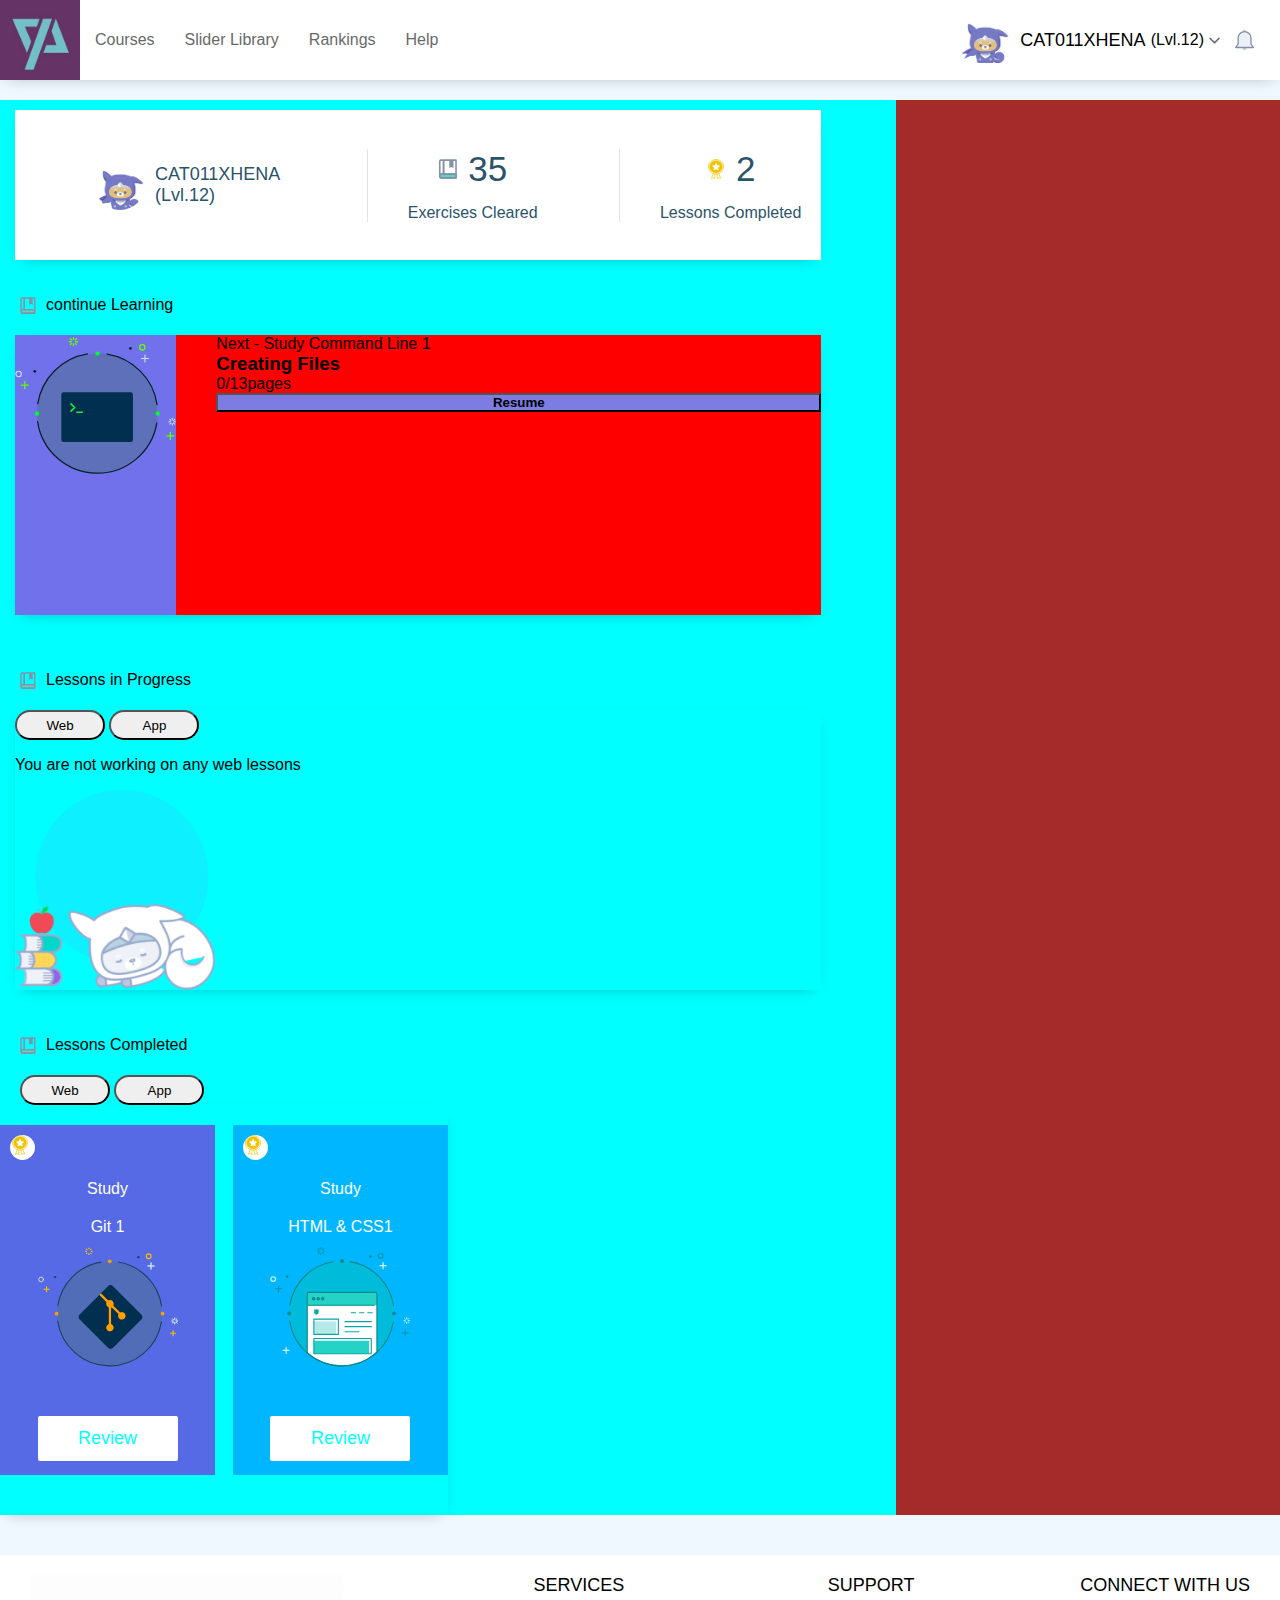
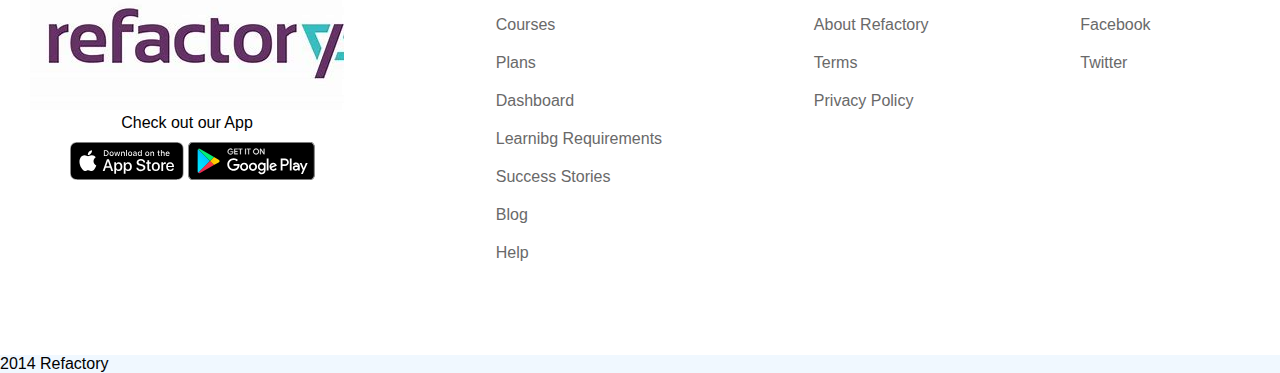
==== index.html @ ac8adcfb "change" ====
<!DOCTYPE html>
<html lang="en">
  <head>
    <meta charset="UTF-8" />
    <meta http-equiv="X-UA-Compatible" content="IE=edge" />
    <meta name="viewport" content="width=device-width, initial-scale=1.0" />
    <title>My First Project</title>
    <link rel="stylesheet" href="CSS/index.css" />
  </head>
  <body>
    <nav>
      <div class="nav-left">
        <img
          src="Images/Refactory-logo.jpg"
          class="nav-logo"
          alt="Refactory-logo"
          width="80px"
          height="80px"
        />
        <ul class="nav-list">
          <li><a href="courses.html">Courses</a></li>
          <li><a href="slidelibrary.html">Slider Library</a></li>
          <li><a href="rankings.html">Rankings</a></li>
          <li><a href="help.html">Help</a></li>
        </ul>
      </div>

      <div class="nav-right student-profile">
        <div class="profile-pic">
        <img src="Images/Profile-Image.jpg"alt="Profile Image" width="50" height="50">
        </div>
        <div class="profile-name">
          <p class="username">CAT011XHENA</p>
          <p class="user-level">(Lvl.12)</p>
          <img
            src="Images/down-arrow.png"
            alt="Dropdown Arrow"
            width="15px"
            height="15px"
          />
        </div>
        <img
          src="Images/Notifications.svg"
          class="notifications"
          alt="Notifications Bell"
        />
      </div>
    </nav>
    <main>
        <div class="main-container">
          <div class="left-container">
            <div class="left-container student-progress">
                <div class="user-profile">
                <img src="Images/Profile-Image.jpg" alt="Profile-Image" width="50" height="50">
                <p class="username">CAT011XHENA <br>(Lvl.12)</p>
                </div>
                <div class="exercises-cleared">
                    <div class="box1">
                    <img src="Images/Exercise-Cleared.svg" alt="Book" width="20px" height="20px">
                    <p>35</p>
                    </div>
                    <div class="box2"><p>Exercises Cleared</p></div>
                </div>
                <div class="lessons-completed1">
                    <div class="box1">
                    <img src="Images/Lessons-Completed.svg" alt="Medal" width="20px" height="20px">
                    <p>2</p>
                    </div>
                    <div class="box2"><p>Lessons Completed</p></div>
                </div>
            </div>
            <div class="heading">
                <img src="Images/Exercise-Cleared.svg" alt="Book">
                <p>continue Learning</p>
            </div>
            <div class="left-container continue-learning">
                <div class="image-box">
                        <img src="Images/Continue_learning.svg" alt="Blue Box">
                    </div>
                    <div class="text-box">
                        <p class="next">Next - Study Command Line 1</p>
                        <h3 class="create">Creating Files</h3>
                        <p class="page-number">0/13pages</p>
                        <button type="button">Resume</button>
                    </div>
            </div>
            <div class="heading">
                <img src="Images/Exercise-Cleared.svg" alt="Book">
                <p>Lessons in Progress</p>
            </div>
            <div class="left-container in-progress">
                <div class="button">
                <button type="button">Web</button>
                <button type="button">App</button> 
                </div>   
                <p class="answer">You are not working on any web lessons</p>
                <img src="Images/NotAnyWebLesson.png" alt="#" width="200" height="200">
            </div>
            <div class="heading">
                <img src="Images/Exercise-Cleared.svg" alt="Book">
                <p>Lessons Completed</p>
            </div>
            <div class="button-up">
                <button type="button">Web</button>
                <button type="button">App</button> 
                </div> 
            <div class="left-container lessons-completed"> 
                
                    <div class="git-html">
                        <div class="git">
                        <div class="medal">
                            <img src="/Images/Lessons-Completed.svg" alt="Medal" width="20px" height="20px">
                        </div>
                        <p class="study">Study</p>
                        <p class="lesson">Git 1</p>
                        <div class="logos">
                        <img src="Images/Git.svg" alt="Git Logo" width="140px" height="140px">
                        </div>
                        <div class="button-git">
                            <button type="button">Review</button>
                        </div>    
                        </div>
                        <div class="html-css">
                            <div class="medal">
                                <img src="/Images/Lessons-Completed.svg" alt="Medal" width="20px" height="20px">
                            </div>
                            <p class="study">Study</p>
                            <p class="lesson">HTML & CSS1</p>
                            <div class="logos">
                            <img src="Images/HTML_CSS.svg" alt="Git Logo" width="140px" height="140px">
                            </div>
                            <div class="button-git">
                                <button type="button">Review</button>
                            </div>
                    </div>
                 </div>   
            </div>

          </div> 
          <div class="right-container">
            <!-- <div class="right-container calender">
                <div class="month">
                    <ul>
                        <li class="prev"></li>
                        <li class="next"></li>
                        <li></li>
                    </ul>
                </div>
            </div> -->
            <div class="right-container photo-wrapper">
                <!-- <img src="Images/HTML_CSS.svg" alt=""> -->
            </div>
          </div> 

        </div>
    </main>
    <footer>
        <div class="footer">
        <div class="refactory">
            <div class="logo">
                <img src="Images/Refactory-logo2.jpg" alt="Refactory">
            </div>
            <p class="where">Check out our App</p>
            <div class="download">
               <img src="Images/AppStore_logo.svg" alt="App Store"> 
               <img src="Images/GooglePlay-Logo.svg" alt="Google Play">
            </div>
        </div>
        <div class="pad services">
            <h2>SERVICES</h2>
            <ul>
                <li><a href="">Courses</a></li>
                <li><a href="">Plans</a></li>
                <li><a href="">Dashboard</a></li>
                <li><a href="">Learnibg Requirements</a></li>
                <li><a href="">Success Stories</a></li>
                <li><a href="">Blog</a></li>
                <li><a href="">Help</a></li>
            </ul>
        </div>
        <div class="pad support">
            <h2>SUPPORT</h2>
            <ul>
                <li><a href="">About Refactory</a></li>
                <li><a href="">Terms</a></li>
                <li><a href="">Privacy Policy</a></li>
            </ul>
        </div>
        <div class="pad connect">
            <h2>CONNECT WITH US</h2>
            <ul>
                <li><a href="">Facebook</a></li>
                <li><a href="">Twitter</a></li>
            </ul>
        </div>
        </div>
    </footer>
    <div class="copy-right">
        <p class="copy-right">2014 Refactory</p>
    </div>
  </body>
</html>
---- CSS/index.css ----
* {
    margin: 0;
    padding: 0;
    box-sizing: border-box;
  }
body {
    background-color: aliceblue; 
    font-family: sans-serif;
}
  
  li {
    list-style: none;
  }
  a {
    text-decoration: none;
  }
  a:hover{
    color:rgb(92, 16, 16)
  }
  /* NAV SETTINGS */
  nav {
    background-color: white;
    display: flex;
    flex-direction: row;
    align-items: center;
    justify-content: space-between;
    box-shadow: 0 5px 15px -8px rgba(0, 0, 0, 0.3);
    margin-bottom: 20px;
    width: 100%;
    /* position: fixed;
    top: 0%; */
    
  }
  .nav-list li a:hover {
    background-color: rgba(133, 170, 190, 0.807);
    padding: 5px 10px;
    cursor: pointer;
    color: #2b546a;
    border-radius: 10px;
  }
  .nav-left,
  .nav-right,
  .nav-list,
  .profile-name {
    display: flex;
    flex-direction: row;
    align-items: center;
  }
  
  .nav-list li {
    margin: 0 15px;
  }
  
  .nav-list li a {
    color: dimgrey;
    transition: 0.4s;
  }
  
  .student-profile {
    padding: 0 15px;
  }
  
  .profile-name {
    display: flex;
    align-items: center;
  }
  
  .username {
    font-size: 18px;
    font-weight: 500;
    margin-left: 10px;
    margin-right: 5px;
  }
  
  .user-level {
    font-size: 16px;
    font-weight: 500;
  }
  
  .profile-name img {
    margin: 0 3px;
    border-radius: 50%;
    overflow: hidden;
  }
  
  .notifications {
    width: 20px;
    margin: 0 10px;
  }
  /* MAIN LEFT CONTAINER SETTINGS */
  .main-container {
    /* top: 20%; */
    background-color: brown;
    /* position: fixed; */
  }
  .left-container {
    background-color: aqua;
    width: 70%;
    height: fit-content;
    display: flex;
    flex-direction: column;
    justify-content: space-between;
  }
  .student-progress {
    background-color: white;
    display: flex;
    flex-direction: row;
    justify-content: space-between;
    align-items: center;
    width: 90%;
    height: 150px;
    /* margin-bottom: 20px; */
    margin: 10px 15px;
    padding-left: 20px;
    box-shadow: 0 5px 15px -8px rgba(0, 0, 0, 0.3);
    color: #2b546a;
  }
  .user-profile { 
    display: flex;
    flex-direction: row;
    align-items: center;
    padding-left: 40px;
    margin: 0 20px;
  }
  .user-profile img{
    border-radius: 50%;
    overflow: hidden;
  }
  .exercises-cleared {
    display: flex;
    flex-direction: column;
    align-items: center;
    padding-left: 40px;
    margin: 0 20px; 
    border-left: 1px solid rgba(167, 165, 165, 0.308);
}
  .box1 {
    display: flex;
    flex-direction: row;
    margin-bottom: 15px;
    align-items: center;
  }
  .box2 {
    text-align: center;
    font-size: medium;
  }
  .box1 p {
    font-size: 35px;
    padding-left: 10px;
  }
.lessons-completed1 {
    display: flex;
    flex-direction: column;
    align-items: center;
    padding-left: 40px;
    margin: 0 20px;
    border-left: 1px solid rgba(167, 165, 165, 0.308);
}
/* LEFT CONTAINER CONTINUE LEARNING SETTINGS */
.heading {
    display: flex;
    flex-direction: row;
    font-weight: 200;
    font-size: medium;
    width: 90%;
    height: 40px;
    /* background-color: blue; */
    align-items: center;
    padding-left: 20px;
    margin-top: 15px;
    margin-bottom: 10px;
}
.heading p {
    padding-left: 10px;
}
.continue-learning {
    background-color: white;
    display: flex;
    flex-direction: row;
    justify-content: center;
    align-items: center;
    width: 90%;
    height: 280px;
    margin-left: 15px;
    margin-bottom: 30px;
    box-shadow: 0 5px 15px -8px rgba(0, 0, 0, 0.3);
}
/* .image-box, .text-box {
    display: flex;
    flex-direction: row;
    align-items: center;
} */
.image-box {
    background-color: rgb(113, 113, 236);
    height: 280px;
    width: 20%;
    justify-content: center;
    /* align-items: center; */
    
    
    
}
.text-box {
    background-color: red;
    display: flex;
    flex-direction: column;
    /* justify-content: center; */
    /* align-items: center; */
    width: 80%;
    height: 280px;
    padding-left: 40px ;
}
.continue-learning button {
    font-weight: bold;
    background-color: rgb(124, 124, 226);
}
.in-progress {
    /* background-color: aqua; */
    display: flex;
    flex-direction: column;
    justify-content: space-between;
    /* align-items: center; */
    width: 90%;
    height: 280px;
    margin-left: 15px;
    margin-bottom: 20px;
    box-shadow: 0 5px 15px -8px rgba(0, 0, 0, 0.3);

}
.in-progress button {
    border-radius: 15px;
    height: 30px;
    width: 90px;
}
.in-progress button:hover {
    background-color: rgba(133, 170, 190, 0.807);
}
.in-progress button:active {
    /* background-color: rgba(133, 170, 190, 0.807); */
    background-color: blueviolet;
}
.lessons-completed {
    /* background-color: aqua; */
    width: 50%;
    display: flex;
    flex-direction: column;
    box-shadow: 0 5px 15px -8px rgba(0, 0, 0, 0.3);;
}
.button-up button {
    /* background-color: blue; */
    border-radius: 15px;
    height: 30px;
    width: 90px;
}
.button-up {
    /* background-color: brown; */
    padding-left: 20px;
    /* float: left; */
    /* justify-content: left; */
}
.button-up button:hover{
    background-color: rgba(133, 170, 190, 0.807);
}
.button-up button:active {
    background-color: rgba(133, 170, 190, 0.807);
}
.git-html{
    /* background-color: aqua; */
    width: 100%;
    height: 350px;
    display: flex;
    flex-direction: row;
    align-items: center;
    justify-content: center;
    margin-top: 20px;
    margin-bottom: 40px;
    /* padding: 0 40px; */
}
.git {
    background-color: rgb(85, 106, 228);
    width: 48%;
    min-height: 350px;
    margin-right: 2%;
    padding: 10px;
}
.html-css {
    background-color: rgb(0, 183, 255);
    width: 48%;
    min-height: 350px;
    margin-left: 2%;
    padding: 10px;
}
.study, .lesson {
    text-align: center;
    color: white;
    padding-top: 20px;

}
.medal {
    background-color: white;
    border-radius: 50%;
    overflow: hidden;
    height: 25px;
    width: 25px;
}
.logos {
    display: flex;
    /* background-color: blueviolet; */
    align-items: center;
    width: 100%;
    justify-content: center;
    margin-bottom: 40px;
}
.button-git {
    /* background-color: rgb(64, 64, 233); */
    display: flex;
    /* background-color: blueviolet; */
    align-items: center;
    width: 100%;
    /* min-height: 30px; */
    justify-content: center;
}
.button-git button {
    background-color: white;
    color: aqua;
    min-width: 140px;
    height: 45px;
    font-size: 18px;
    border: 1px solid transparent;
    border-radius: 2px;
}
.button-git button:hover {
    background-color: rgb(15, 150, 150);
}
/* FOOTER SETTINGS */
.footer {
    background-color: white;
    width: 100%;
    height: 400px;
    margin-top: 40px;
    padding-left: 30px;
    padding-right: 30px;
    padding-top: 20px;
    display: flex;
    flex-direction: row;
    justify-content: space-between;
}
.footer h2{
    /* background-color: blue; */
    display: flex;
    flex-direction: column;
    justify-content: space-between;
    font-weight: 300;
    font-size: large;
    text-align: center;
}
.where {
  text-align: center;
  margin-bottom: 10px;
}
.download {
  padding-left: 40px;

}
.pad ul li a{
    color: dimgrey;
}
.pad ul li a:hover {
    color: aquamarine;
}
.pad ul li {
    margin-top: 20px;
}
/* RIGHT CONTAINER SETTINGS */
 .right-container {
    background-color: aqua;
    width: 30%;
    height: fit-content;
    display: flex;
    flex-direction: column;
    justify-content: space-between;
 }
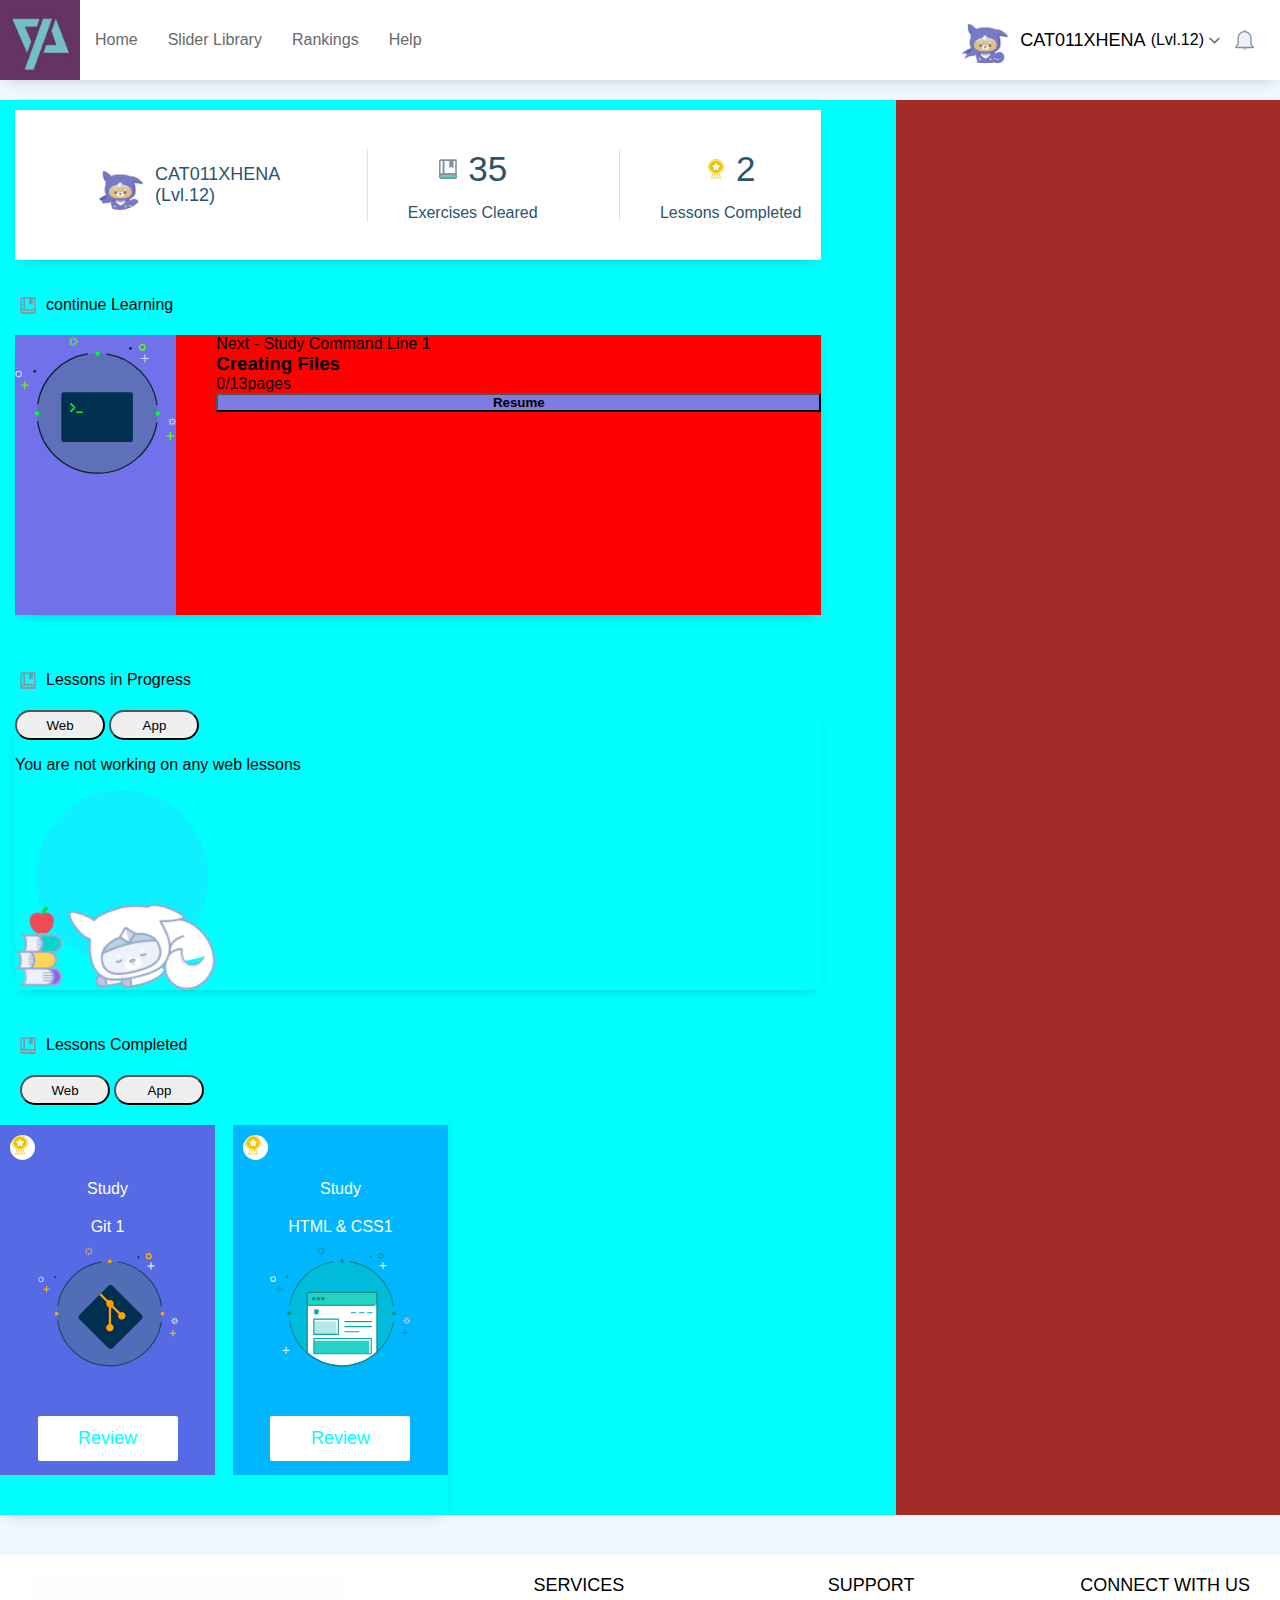
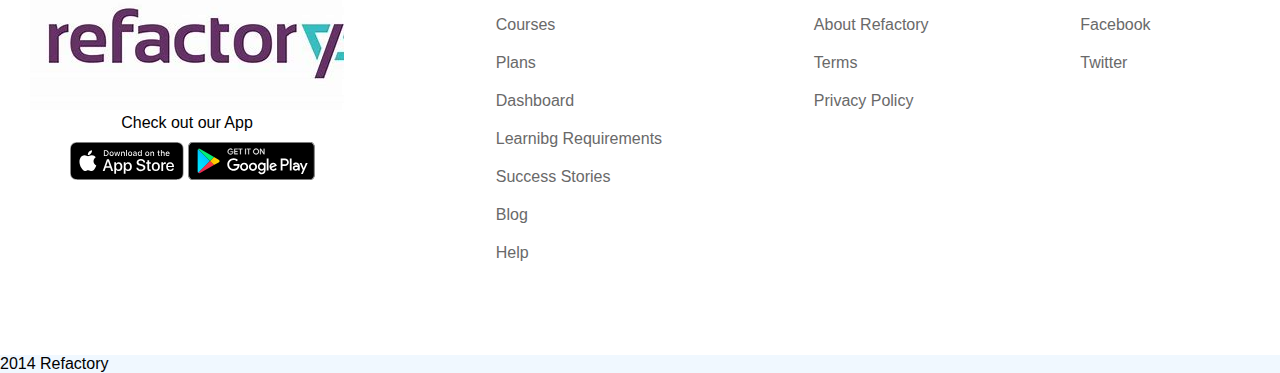
==== commit 41a7a9bd: "home" ====
--- a/index.html
+++ b/index.html
@@ -18,7 +18,7 @@
           height="80px"
         />
         <ul class="nav-list">
-          <li><a href="courses.html">Courses</a></li>
+          <li><a href="courses.html">Home</a></li>
           <li><a href="slidelibrary.html">Slider Library</a></li>
           <li><a href="rankings.html">Rankings</a></li>
           <li><a href="help.html">Help</a></li>
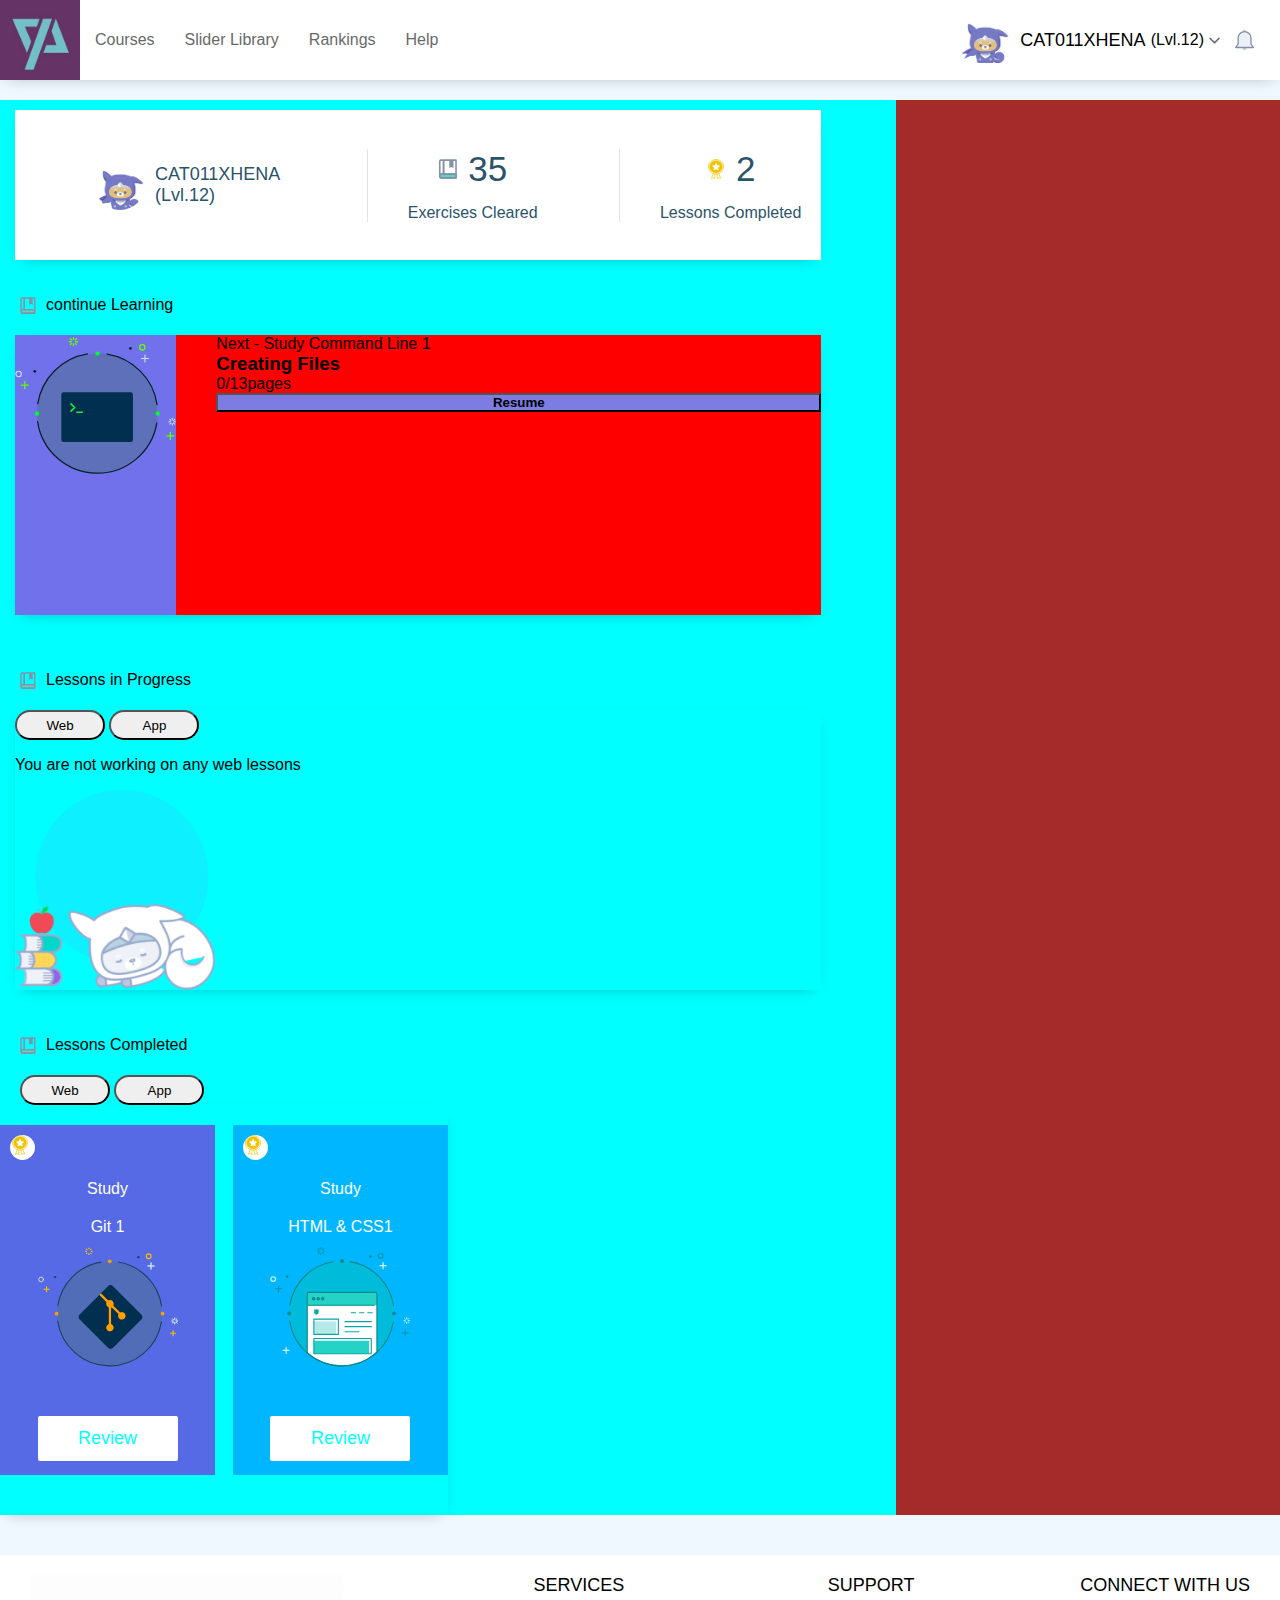
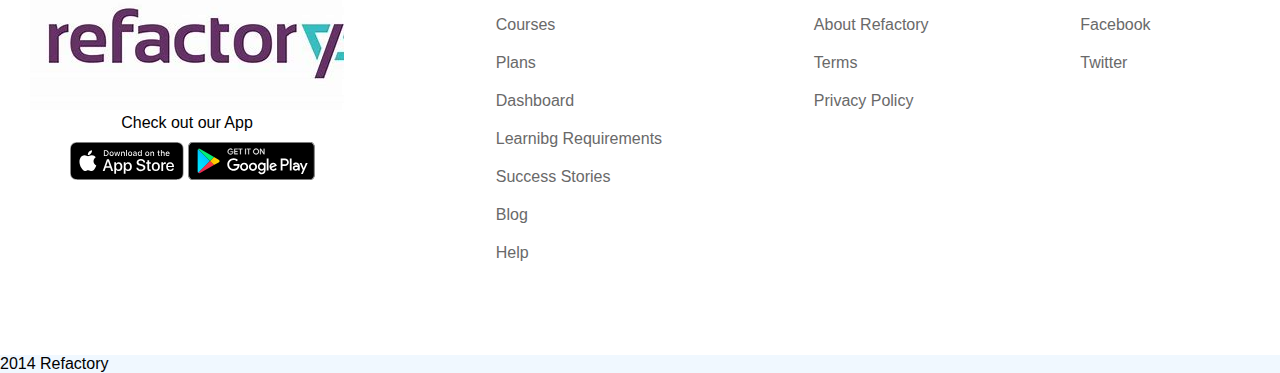
==== commit c24c4d71: "ignore" ====
--- a/index.html
+++ b/index.html
@@ -1,144 +1,182 @@
 <!DOCTYPE html>
 <html lang="en">
-  <head>
-    <meta charset="UTF-8" />
-    <meta http-equiv="X-UA-Compatible" content="IE=edge" />
-    <meta name="viewport" content="width=device-width, initial-scale=1.0" />
-    <title>My First Project</title>
-    <link rel="stylesheet" href="CSS/index.css" />
-  </head>
-  <body>
-    <nav>
-      <div class="nav-left">
-        <img
-          src="Images/Refactory-logo.jpg"
-          class="nav-logo"
-          alt="Refactory-logo"
-          width="80px"
-          height="80px"
-        />
-        <ul class="nav-list">
-          <li><a href="courses.html">Home</a></li>
-          <li><a href="slidelibrary.html">Slider Library</a></li>
-          <li><a href="rankings.html">Rankings</a></li>
-          <li><a href="help.html">Help</a></li>
-        </ul>
-      </div>
+	<head>
+		<meta charset="UTF-8" />
+		<meta http-equiv="X-UA-Compatible" content="IE=edge" />
+		<meta name="viewport" content="width=device-width, initial-scale=1.0" />
+		<title>My First Project</title>
+		<link rel="stylesheet" href="CSS/index.css" />
+	</head>
+	<body>
+		<nav>
+			<div class="nav-left">
+				<img
+					src="Images/Refactory-logo.jpg"
+					class="nav-logo"
+					alt="Refactory-logo"
+					width="80px"
+					height="80px"
+				/>
+				<ul class="nav-list">
+					<li><a href="courses.html">Courses</a></li>
+					<li><a href="slidelibrary.html">Slider Library</a></li>
+					<li><a href="rankings.html">Rankings</a></li>
+					<li><a href="help.html">Help</a></li>
+				</ul>
+			</div>
 
-      <div class="nav-right student-profile">
-        <div class="profile-pic">
-        <img src="Images/Profile-Image.jpg"alt="Profile Image" width="50" height="50">
-        </div>
-        <div class="profile-name">
-          <p class="username">CAT011XHENA</p>
-          <p class="user-level">(Lvl.12)</p>
-          <img
-            src="Images/down-arrow.png"
-            alt="Dropdown Arrow"
-            width="15px"
-            height="15px"
-          />
-        </div>
-        <img
-          src="Images/Notifications.svg"
-          class="notifications"
-          alt="Notifications Bell"
-        />
-      </div>
-    </nav>
-    <main>
-        <div class="main-container">
-          <div class="left-container">
-            <div class="left-container student-progress">
-                <div class="user-profile">
-                <img src="Images/Profile-Image.jpg" alt="Profile-Image" width="50" height="50">
-                <p class="username">CAT011XHENA <br>(Lvl.12)</p>
-                </div>
-                <div class="exercises-cleared">
-                    <div class="box1">
-                    <img src="Images/Exercise-Cleared.svg" alt="Book" width="20px" height="20px">
-                    <p>35</p>
-                    </div>
-                    <div class="box2"><p>Exercises Cleared</p></div>
-                </div>
-                <div class="lessons-completed1">
-                    <div class="box1">
-                    <img src="Images/Lessons-Completed.svg" alt="Medal" width="20px" height="20px">
-                    <p>2</p>
-                    </div>
-                    <div class="box2"><p>Lessons Completed</p></div>
-                </div>
-            </div>
-            <div class="heading">
-                <img src="Images/Exercise-Cleared.svg" alt="Book">
-                <p>continue Learning</p>
-            </div>
-            <div class="left-container continue-learning">
-                <div class="image-box">
-                        <img src="Images/Continue_learning.svg" alt="Blue Box">
-                    </div>
-                    <div class="text-box">
-                        <p class="next">Next - Study Command Line 1</p>
-                        <h3 class="create">Creating Files</h3>
-                        <p class="page-number">0/13pages</p>
-                        <button type="button">Resume</button>
-                    </div>
-            </div>
-            <div class="heading">
-                <img src="Images/Exercise-Cleared.svg" alt="Book">
-                <p>Lessons in Progress</p>
-            </div>
-            <div class="left-container in-progress">
-                <div class="button">
-                <button type="button">Web</button>
-                <button type="button">App</button> 
-                </div>   
-                <p class="answer">You are not working on any web lessons</p>
-                <img src="Images/NotAnyWebLesson.png" alt="#" width="200" height="200">
-            </div>
-            <div class="heading">
-                <img src="Images/Exercise-Cleared.svg" alt="Book">
-                <p>Lessons Completed</p>
-            </div>
-            <div class="button-up">
-                <button type="button">Web</button>
-                <button type="button">App</button> 
-                </div> 
-            <div class="left-container lessons-completed"> 
-                
-                    <div class="git-html">
-                        <div class="git">
-                        <div class="medal">
-                            <img src="/Images/Lessons-Completed.svg" alt="Medal" width="20px" height="20px">
-                        </div>
-                        <p class="study">Study</p>
-                        <p class="lesson">Git 1</p>
-                        <div class="logos">
-                        <img src="Images/Git.svg" alt="Git Logo" width="140px" height="140px">
-                        </div>
-                        <div class="button-git">
-                            <button type="button">Review</button>
-                        </div>    
-                        </div>
-                        <div class="html-css">
-                            <div class="medal">
-                                <img src="/Images/Lessons-Completed.svg" alt="Medal" width="20px" height="20px">
-                            </div>
-                            <p class="study">Study</p>
-                            <p class="lesson">HTML & CSS1</p>
-                            <div class="logos">
-                            <img src="Images/HTML_CSS.svg" alt="Git Logo" width="140px" height="140px">
-                            </div>
-                            <div class="button-git">
-                                <button type="button">Review</button>
-                            </div>
-                    </div>
-                 </div>   
-            </div>
-
-          </div> 
-          <div class="right-container">
-            <!-- <div class="right-container calender">
+			<div class="nav-right student-profile">
+				<div class="profile-pic">
+					<img
+						src="Images/Profile-Image.jpg"
+						alt="Profile Image"
+						width="50"
+						height="50"
+					/>
+				</div>
+				<div class="profile-name">
+					<p class="username">CAT011XHENA</p>
+					<p class="user-level">(Lvl.12)</p>
+					<img
+						src="Images/down-arrow.png"
+						alt="Dropdown Arrow"
+						width="15px"
+						height="15px"
+					/>
+				</div>
+				<img
+					src="Images/Notifications.svg"
+					class="notifications"
+					alt="Notifications Bell"
+				/>
+			</div>
+		</nav>
+		<main>
+			<div class="main-container">
+				<div class="left-container">
+					<div class="left-container student-progress">
+						<div class="user-profile">
+							<img
+								src="Images/Profile-Image.jpg"
+								alt="Profile-Image"
+								width="50"
+								height="50"
+							/>
+							<p class="username">CAT011XHENA <br />(Lvl.12)</p>
+						</div>
+						<div class="exercises-cleared">
+							<div class="box1">
+								<img
+									src="Images/Exercise-Cleared.svg"
+									alt="Book"
+									width="20px"
+									height="20px"
+								/>
+								<p>35</p>
+							</div>
+							<div class="box2"><p>Exercises Cleared</p></div>
+						</div>
+						<div class="lessons-completed1">
+							<div class="box1">
+								<img
+									src="Images/Lessons-Completed.svg"
+									alt="Medal"
+									width="20px"
+									height="20px"
+								/>
+								<p>2</p>
+							</div>
+							<div class="box2"><p>Lessons Completed</p></div>
+						</div>
+					</div>
+					<div class="heading">
+						<img src="Images/Exercise-Cleared.svg" alt="Book" />
+						<p>continue Learning</p>
+					</div>
+					<div class="left-container continue-learning">
+						<div class="image-box">
+							<img src="Images/Continue_learning.svg" alt="Blue Box" />
+						</div>
+						<div class="text-box">
+							<p class="next">Next - Study Command Line 1</p>
+							<h3 class="create">Creating Files</h3>
+							<p class="page-number">0/13pages</p>
+							<button type="button">Resume</button>
+						</div>
+					</div>
+					<div class="heading">
+						<img src="Images/Exercise-Cleared.svg" alt="Book" />
+						<p>Lessons in Progress</p>
+					</div>
+					<div class="left-container in-progress">
+						<div class="button">
+							<button type="button">Web</button>
+							<button type="button">App</button>
+						</div>
+						<p class="answer">You are not working on any web lessons</p>
+						<img src="Images/NotAnyWebLesson.png" alt="#" width="200" height="200" />
+					</div>
+					<div class="heading">
+						<img src="Images/Exercise-Cleared.svg" alt="Book" />
+						<p>Lessons Completed</p>
+					</div>
+					<div class="button-up">
+						<button type="button">Web</button>
+						<button type="button">App</button>
+					</div>
+					<div class="left-container lessons-completed">
+						<div class="git-html">
+							<div class="git">
+								<div class="medal">
+									<img
+										src="/Images/Lessons-Completed.svg"
+										alt="Medal"
+										width="20px"
+										height="20px"
+									/>
+								</div>
+								<p class="study">Study</p>
+								<p class="lesson">Git 1</p>
+								<div class="logos">
+									<img
+										src="Images/Git.svg"
+										alt="Git Logo"
+										width="140px"
+										height="140px"
+									/>
+								</div>
+								<div class="button-git">
+									<button type="button">Review</button>
+								</div>
+							</div>
+							<div class="html-css">
+								<div class="medal">
+									<img
+										src="/Images/Lessons-Completed.svg"
+										alt="Medal"
+										width="20px"
+										height="20px"
+									/>
+								</div>
+								<p class="study">Study</p>
+								<p class="lesson">HTML & CSS1</p>
+								<div class="logos">
+									<img
+										src="Images/HTML_CSS.svg"
+										alt="Git Logo"
+										width="140px"
+										height="140px"
+									/>
+								</div>
+								<div class="button-git">
+									<button type="button">Review</button>
+								</div>
+							</div>
+						</div>
+					</div>
+				</div>
+				<div class="right-container">
+					<!-- <div class="right-container calender">
                 <div class="month">
                     <ul>
                         <li class="prev"></li>
@@ -147,56 +185,55 @@
                     </ul>
                 </div>
             </div> -->
-            <div class="right-container photo-wrapper">
-                <!-- <img src="Images/HTML_CSS.svg" alt=""> -->
-            </div>
-          </div> 
-
-        </div>
-    </main>
-    <footer>
-        <div class="footer">
-        <div class="refactory">
-            <div class="logo">
-                <img src="Images/Refactory-logo2.jpg" alt="Refactory">
-            </div>
-            <p class="where">Check out our App</p>
-            <div class="download">
-               <img src="Images/AppStore_logo.svg" alt="App Store"> 
-               <img src="Images/GooglePlay-Logo.svg" alt="Google Play">
-            </div>
-        </div>
-        <div class="pad services">
-            <h2>SERVICES</h2>
-            <ul>
-                <li><a href="">Courses</a></li>
-                <li><a href="">Plans</a></li>
-                <li><a href="">Dashboard</a></li>
-                <li><a href="">Learnibg Requirements</a></li>
-                <li><a href="">Success Stories</a></li>
-                <li><a href="">Blog</a></li>
-                <li><a href="">Help</a></li>
-            </ul>
-        </div>
-        <div class="pad support">
-            <h2>SUPPORT</h2>
-            <ul>
-                <li><a href="">About Refactory</a></li>
-                <li><a href="">Terms</a></li>
-                <li><a href="">Privacy Policy</a></li>
-            </ul>
-        </div>
-        <div class="pad connect">
-            <h2>CONNECT WITH US</h2>
-            <ul>
-                <li><a href="">Facebook</a></li>
-                <li><a href="">Twitter</a></li>
-            </ul>
-        </div>
-        </div>
-    </footer>
-    <div class="copy-right">
-        <p class="copy-right">2014 Refactory</p>
-    </div>
-  </body>
+					<div class="right-container photo-wrapper">
+						<!-- <img src="Images/HTML_CSS.svg" alt=""> -->
+					</div>
+				</div>
+			</div>
+		</main>
+		<footer>
+			<div class="footer">
+				<div class="refactory">
+					<div class="logo">
+						<img src="Images/Refactory-logo2.jpg" alt="Refactory" />
+					</div>
+					<p class="where">Check out our App</p>
+					<div class="download">
+						<img src="Images/AppStore_logo.svg" alt="App Store" />
+						<img src="Images/GooglePlay-Logo.svg" alt="Google Play" />
+					</div>
+				</div>
+				<div class="pad services">
+					<h2>SERVICES</h2>
+					<ul>
+						<li><a href="">Courses</a></li>
+						<li><a href="">Plans</a></li>
+						<li><a href="">Dashboard</a></li>
+						<li><a href="">Learnibg Requirements</a></li>
+						<li><a href="">Success Stories</a></li>
+						<li><a href="">Blog</a></li>
+						<li><a href="">Help</a></li>
+					</ul>
+				</div>
+				<div class="pad support">
+					<h2>SUPPORT</h2>
+					<ul>
+						<li><a href="">About Refactory</a></li>
+						<li><a href="">Terms</a></li>
+						<li><a href="">Privacy Policy</a></li>
+					</ul>
+				</div>
+				<div class="pad connect">
+					<h2>CONNECT WITH US</h2>
+					<ul>
+						<li><a href="">Facebook</a></li>
+						<li><a href="">Twitter</a></li>
+					</ul>
+				</div>
+			</div>
+		</footer>
+		<div class="copy-right">
+			<p class="copy-right">2014 Refactory</p>
+		</div>
+	</body>
 </html>
--- a/CSS/index.css
+++ b/CSS/index.css
@@ -1,190 +1,188 @@
-
 * {
-    margin: 0;
-    padding: 0;
-    box-sizing: border-box;
-  }
+	margin: 0;
+	padding: 0;
+	box-sizing: border-box;
+}
 body {
-    background-color: aliceblue; 
-    font-family: sans-serif;
-}
-  
-  li {
-    list-style: none;
-  }
-  a {
-    text-decoration: none;
-  }
-  a:hover{
-    color:rgb(92, 16, 16)
-  }
-  /* NAV SETTINGS */
-  nav {
-    background-color: white;
-    display: flex;
-    flex-direction: row;
-    align-items: center;
-    justify-content: space-between;
-    box-shadow: 0 5px 15px -8px rgba(0, 0, 0, 0.3);
-    margin-bottom: 20px;
-    width: 100%;
-    /* position: fixed;
+	background-color: aliceblue;
+	font-family: sans-serif;
+}
+
+li {
+	list-style: none;
+}
+a {
+	text-decoration: none;
+}
+a:hover {
+	color: rgb(92, 16, 16);
+}
+/* NAV SETTINGS */
+nav {
+	background-color: white;
+	display: flex;
+	flex-direction: row;
+	align-items: center;
+	justify-content: space-between;
+	box-shadow: 0 5px 15px -8px rgba(0, 0, 0, 0.3);
+	margin-bottom: 20px;
+	width: 100%;
+	/* position: fixed;
     top: 0%; */
-    
-  }
-  .nav-list li a:hover {
-    background-color: rgba(133, 170, 190, 0.807);
-    padding: 5px 10px;
-    cursor: pointer;
-    color: #2b546a;
-    border-radius: 10px;
-  }
-  .nav-left,
-  .nav-right,
-  .nav-list,
-  .profile-name {
-    display: flex;
-    flex-direction: row;
-    align-items: center;
-  }
-  
-  .nav-list li {
-    margin: 0 15px;
-  }
-  
-  .nav-list li a {
-    color: dimgrey;
-    transition: 0.4s;
-  }
-  
-  .student-profile {
-    padding: 0 15px;
-  }
-  
-  .profile-name {
-    display: flex;
-    align-items: center;
-  }
-  
-  .username {
-    font-size: 18px;
-    font-weight: 500;
-    margin-left: 10px;
-    margin-right: 5px;
-  }
-  
-  .user-level {
-    font-size: 16px;
-    font-weight: 500;
-  }
-  
-  .profile-name img {
-    margin: 0 3px;
-    border-radius: 50%;
-    overflow: hidden;
-  }
-  
-  .notifications {
-    width: 20px;
-    margin: 0 10px;
-  }
-  /* MAIN LEFT CONTAINER SETTINGS */
-  .main-container {
-    /* top: 20%; */
-    background-color: brown;
-    /* position: fixed; */
-  }
-  .left-container {
-    background-color: aqua;
-    width: 70%;
-    height: fit-content;
-    display: flex;
-    flex-direction: column;
-    justify-content: space-between;
-  }
-  .student-progress {
-    background-color: white;
-    display: flex;
-    flex-direction: row;
-    justify-content: space-between;
-    align-items: center;
-    width: 90%;
-    height: 150px;
-    /* margin-bottom: 20px; */
-    margin: 10px 15px;
-    padding-left: 20px;
-    box-shadow: 0 5px 15px -8px rgba(0, 0, 0, 0.3);
-    color: #2b546a;
-  }
-  .user-profile { 
-    display: flex;
-    flex-direction: row;
-    align-items: center;
-    padding-left: 40px;
-    margin: 0 20px;
-  }
-  .user-profile img{
-    border-radius: 50%;
-    overflow: hidden;
-  }
-  .exercises-cleared {
-    display: flex;
-    flex-direction: column;
-    align-items: center;
-    padding-left: 40px;
-    margin: 0 20px; 
-    border-left: 1px solid rgba(167, 165, 165, 0.308);
-}
-  .box1 {
-    display: flex;
-    flex-direction: row;
-    margin-bottom: 15px;
-    align-items: center;
-  }
-  .box2 {
-    text-align: center;
-    font-size: medium;
-  }
-  .box1 p {
-    font-size: 35px;
-    padding-left: 10px;
-  }
+}
+.nav-list li a:hover {
+	background-color: rgba(133, 170, 190, 0.807);
+	padding: 5px 10px;
+	cursor: pointer;
+	color: #2b546a;
+	border-radius: 10px;
+}
+.nav-left,
+.nav-right,
+.nav-list,
+.profile-name {
+	display: flex;
+	flex-direction: row;
+	align-items: center;
+}
+
+.nav-list li {
+	margin: 0 15px;
+}
+
+.nav-list li a {
+	color: dimgrey;
+	transition: 0.4s;
+}
+
+.student-profile {
+	padding: 0 15px;
+}
+
+.profile-name {
+	display: flex;
+	align-items: center;
+}
+
+.username {
+	font-size: 18px;
+	font-weight: 500;
+	margin-left: 10px;
+	margin-right: 5px;
+}
+
+.user-level {
+	font-size: 16px;
+	font-weight: 500;
+}
+
+.profile-name img {
+	margin: 0 3px;
+	border-radius: 50%;
+	overflow: hidden;
+}
+
+.notifications {
+	width: 20px;
+	margin: 0 10px;
+}
+/* MAIN LEFT CONTAINER SETTINGS */
+.main-container {
+	/* top: 20%; */
+	background-color: brown;
+	/* position: fixed; */
+}
+.left-container {
+	background-color: aqua;
+	width: 70%;
+	height: fit-content;
+	display: flex;
+	flex-direction: column;
+	justify-content: space-between;
+}
+.student-progress {
+	background-color: white;
+	display: flex;
+	flex-direction: row;
+	justify-content: space-between;
+	align-items: center;
+	width: 90%;
+	height: 150px;
+	/* margin-bottom: 20px; */
+	margin: 10px 15px;
+	padding-left: 20px;
+	box-shadow: 0 5px 15px -8px rgba(0, 0, 0, 0.3);
+	color: #2b546a;
+}
+.user-profile {
+	display: flex;
+	flex-direction: row;
+	align-items: center;
+	padding-left: 40px;
+	margin: 0 20px;
+}
+.user-profile img {
+	border-radius: 50%;
+	overflow: hidden;
+}
+.exercises-cleared {
+	display: flex;
+	flex-direction: column;
+	align-items: center;
+	padding-left: 40px;
+	margin: 0 20px;
+	border-left: 1px solid rgba(167, 165, 165, 0.308);
+}
+.box1 {
+	display: flex;
+	flex-direction: row;
+	margin-bottom: 15px;
+	align-items: center;
+}
+.box2 {
+	text-align: center;
+	font-size: medium;
+}
+.box1 p {
+	font-size: 35px;
+	padding-left: 10px;
+}
 .lessons-completed1 {
-    display: flex;
-    flex-direction: column;
-    align-items: center;
-    padding-left: 40px;
-    margin: 0 20px;
-    border-left: 1px solid rgba(167, 165, 165, 0.308);
+	display: flex;
+	flex-direction: column;
+	align-items: center;
+	padding-left: 40px;
+	margin: 0 20px;
+	border-left: 1px solid rgba(167, 165, 165, 0.308);
 }
 /* LEFT CONTAINER CONTINUE LEARNING SETTINGS */
 .heading {
-    display: flex;
-    flex-direction: row;
-    font-weight: 200;
-    font-size: medium;
-    width: 90%;
-    height: 40px;
-    /* background-color: blue; */
-    align-items: center;
-    padding-left: 20px;
-    margin-top: 15px;
-    margin-bottom: 10px;
+	display: flex;
+	flex-direction: row;
+	font-weight: 200;
+	font-size: medium;
+	width: 90%;
+	height: 40px;
+	/* background-color: blue; */
+	align-items: center;
+	padding-left: 20px;
+	margin-top: 15px;
+	margin-bottom: 10px;
 }
 .heading p {
-    padding-left: 10px;
+	padding-left: 10px;
 }
 .continue-learning {
-    background-color: white;
-    display: flex;
-    flex-direction: row;
-    justify-content: center;
-    align-items: center;
-    width: 90%;
-    height: 280px;
-    margin-left: 15px;
-    margin-bottom: 30px;
-    box-shadow: 0 5px 15px -8px rgba(0, 0, 0, 0.3);
+	background-color: white;
+	display: flex;
+	flex-direction: row;
+	justify-content: center;
+	align-items: center;
+	width: 90%;
+	height: 280px;
+	margin-left: 15px;
+	margin-bottom: 30px;
+	box-shadow: 0 5px 15px -8px rgba(0, 0, 0, 0.3);
 }
 /* .image-box, .text-box {
     display: flex;
@@ -192,192 +190,187 @@
     align-items: center;
 } */
 .image-box {
-    background-color: rgb(113, 113, 236);
-    height: 280px;
-    width: 20%;
-    justify-content: center;
-    /* align-items: center; */
-    
-    
-    
+	background-color: rgb(113, 113, 236);
+	height: 280px;
+	width: 20%;
+	justify-content: center;
+	/* align-items: center; */
 }
 .text-box {
-    background-color: red;
-    display: flex;
-    flex-direction: column;
-    /* justify-content: center; */
-    /* align-items: center; */
-    width: 80%;
-    height: 280px;
-    padding-left: 40px ;
+	background-color: red;
+	display: flex;
+	flex-direction: column;
+	/* justify-content: center; */
+	/* align-items: center; */
+	width: 80%;
+	height: 280px;
+	padding-left: 40px;
 }
 .continue-learning button {
-    font-weight: bold;
-    background-color: rgb(124, 124, 226);
+	font-weight: bold;
+	background-color: rgb(124, 124, 226);
 }
 .in-progress {
-    /* background-color: aqua; */
-    display: flex;
-    flex-direction: column;
-    justify-content: space-between;
-    /* align-items: center; */
-    width: 90%;
-    height: 280px;
-    margin-left: 15px;
-    margin-bottom: 20px;
-    box-shadow: 0 5px 15px -8px rgba(0, 0, 0, 0.3);
-
+	/* background-color: aqua; */
+	display: flex;
+	flex-direction: column;
+	justify-content: space-between;
+	/* align-items: center; */
+	width: 90%;
+	height: 280px;
+	margin-left: 15px;
+	margin-bottom: 20px;
+	box-shadow: 0 5px 15px -8px rgba(0, 0, 0, 0.3);
 }
 .in-progress button {
-    border-radius: 15px;
-    height: 30px;
-    width: 90px;
+	border-radius: 15px;
+	height: 30px;
+	width: 90px;
 }
 .in-progress button:hover {
-    background-color: rgba(133, 170, 190, 0.807);
+	background-color: rgba(133, 170, 190, 0.807);
 }
 .in-progress button:active {
-    /* background-color: rgba(133, 170, 190, 0.807); */
-    background-color: blueviolet;
+	/* background-color: rgba(133, 170, 190, 0.807); */
+	background-color: blueviolet;
 }
 .lessons-completed {
-    /* background-color: aqua; */
-    width: 50%;
-    display: flex;
-    flex-direction: column;
-    box-shadow: 0 5px 15px -8px rgba(0, 0, 0, 0.3);;
+	/* background-color: aqua; */
+	width: 50%;
+	display: flex;
+	flex-direction: column;
+	box-shadow: 0 5px 15px -8px rgba(0, 0, 0, 0.3);
 }
 .button-up button {
-    /* background-color: blue; */
-    border-radius: 15px;
-    height: 30px;
-    width: 90px;
+	/* background-color: blue; */
+	border-radius: 15px;
+	height: 30px;
+	width: 90px;
 }
 .button-up {
-    /* background-color: brown; */
-    padding-left: 20px;
-    /* float: left; */
-    /* justify-content: left; */
-}
-.button-up button:hover{
-    background-color: rgba(133, 170, 190, 0.807);
+	/* background-color: brown; */
+	padding-left: 20px;
+	/* float: left; */
+	/* justify-content: left; */
+}
+.button-up button:hover {
+	background-color: rgba(133, 170, 190, 0.807);
 }
 .button-up button:active {
-    background-color: rgba(133, 170, 190, 0.807);
-}
-.git-html{
-    /* background-color: aqua; */
-    width: 100%;
-    height: 350px;
-    display: flex;
-    flex-direction: row;
-    align-items: center;
-    justify-content: center;
-    margin-top: 20px;
-    margin-bottom: 40px;
-    /* padding: 0 40px; */
+	background-color: rgba(133, 170, 190, 0.807);
+}
+.git-html {
+	/* background-color: aqua; */
+	width: 100%;
+	height: 350px;
+	display: flex;
+	flex-direction: row;
+	align-items: center;
+	justify-content: center;
+	margin-top: 20px;
+	margin-bottom: 40px;
+	/* padding: 0 40px; */
 }
 .git {
-    background-color: rgb(85, 106, 228);
-    width: 48%;
-    min-height: 350px;
-    margin-right: 2%;
-    padding: 10px;
+	background-color: rgb(85, 106, 228);
+	width: 48%;
+	min-height: 350px;
+	margin-right: 2%;
+	padding: 10px;
 }
 .html-css {
-    background-color: rgb(0, 183, 255);
-    width: 48%;
-    min-height: 350px;
-    margin-left: 2%;
-    padding: 10px;
-}
-.study, .lesson {
-    text-align: center;
-    color: white;
-    padding-top: 20px;
-
+	background-color: rgb(0, 183, 255);
+	width: 48%;
+	min-height: 350px;
+	margin-left: 2%;
+	padding: 10px;
+}
+.study,
+.lesson {
+	text-align: center;
+	color: white;
+	padding-top: 20px;
 }
 .medal {
-    background-color: white;
-    border-radius: 50%;
-    overflow: hidden;
-    height: 25px;
-    width: 25px;
+	background-color: white;
+	border-radius: 50%;
+	overflow: hidden;
+	height: 25px;
+	width: 25px;
 }
 .logos {
-    display: flex;
-    /* background-color: blueviolet; */
-    align-items: center;
-    width: 100%;
-    justify-content: center;
-    margin-bottom: 40px;
+	display: flex;
+	/* background-color: blueviolet; */
+	align-items: center;
+	width: 100%;
+	justify-content: center;
+	margin-bottom: 40px;
 }
 .button-git {
-    /* background-color: rgb(64, 64, 233); */
-    display: flex;
-    /* background-color: blueviolet; */
-    align-items: center;
-    width: 100%;
-    /* min-height: 30px; */
-    justify-content: center;
+	/* background-color: rgb(64, 64, 233); */
+	display: flex;
+	/* background-color: blueviolet; */
+	align-items: center;
+	width: 100%;
+	/* min-height: 30px; */
+	justify-content: center;
 }
 .button-git button {
-    background-color: white;
-    color: aqua;
-    min-width: 140px;
-    height: 45px;
-    font-size: 18px;
-    border: 1px solid transparent;
-    border-radius: 2px;
+	background-color: white;
+	color: aqua;
+	min-width: 140px;
+	height: 45px;
+	font-size: 18px;
+	border: 1px solid transparent;
+	border-radius: 2px;
 }
 .button-git button:hover {
-    background-color: rgb(15, 150, 150);
+	background-color: rgb(15, 150, 150);
 }
 /* FOOTER SETTINGS */
 .footer {
-    background-color: white;
-    width: 100%;
-    height: 400px;
-    margin-top: 40px;
-    padding-left: 30px;
-    padding-right: 30px;
-    padding-top: 20px;
-    display: flex;
-    flex-direction: row;
-    justify-content: space-between;
-}
-.footer h2{
-    /* background-color: blue; */
-    display: flex;
-    flex-direction: column;
-    justify-content: space-between;
-    font-weight: 300;
-    font-size: large;
-    text-align: center;
+	background-color: white;
+	width: 100%;
+	height: 400px;
+	margin-top: 40px;
+	padding-left: 30px;
+	padding-right: 30px;
+	padding-top: 20px;
+	display: flex;
+	flex-direction: row;
+	justify-content: space-between;
+}
+.footer h2 {
+	/* background-color: blue; */
+	display: flex;
+	flex-direction: column;
+	justify-content: space-between;
+	font-weight: 300;
+	font-size: large;
+	text-align: center;
 }
 .where {
-  text-align: center;
-  margin-bottom: 10px;
+	text-align: center;
+	margin-bottom: 10px;
 }
 .download {
-  padding-left: 40px;
-
-}
-.pad ul li a{
-    color: dimgrey;
+	padding-left: 40px;
+}
+.pad ul li a {
+	color: dimgrey;
 }
 .pad ul li a:hover {
-    color: aquamarine;
+	color: aquamarine;
 }
 .pad ul li {
-    margin-top: 20px;
+	margin-top: 20px;
 }
 /* RIGHT CONTAINER SETTINGS */
- .right-container {
-    background-color: aqua;
-    width: 30%;
-    height: fit-content;
-    display: flex;
-    flex-direction: column;
-    justify-content: space-between;
- }+.right-container {
+	background-color: aqua;
+	width: 30%;
+	height: fit-content;
+	display: flex;
+	flex-direction: column;
+	justify-content: space-between;
+}
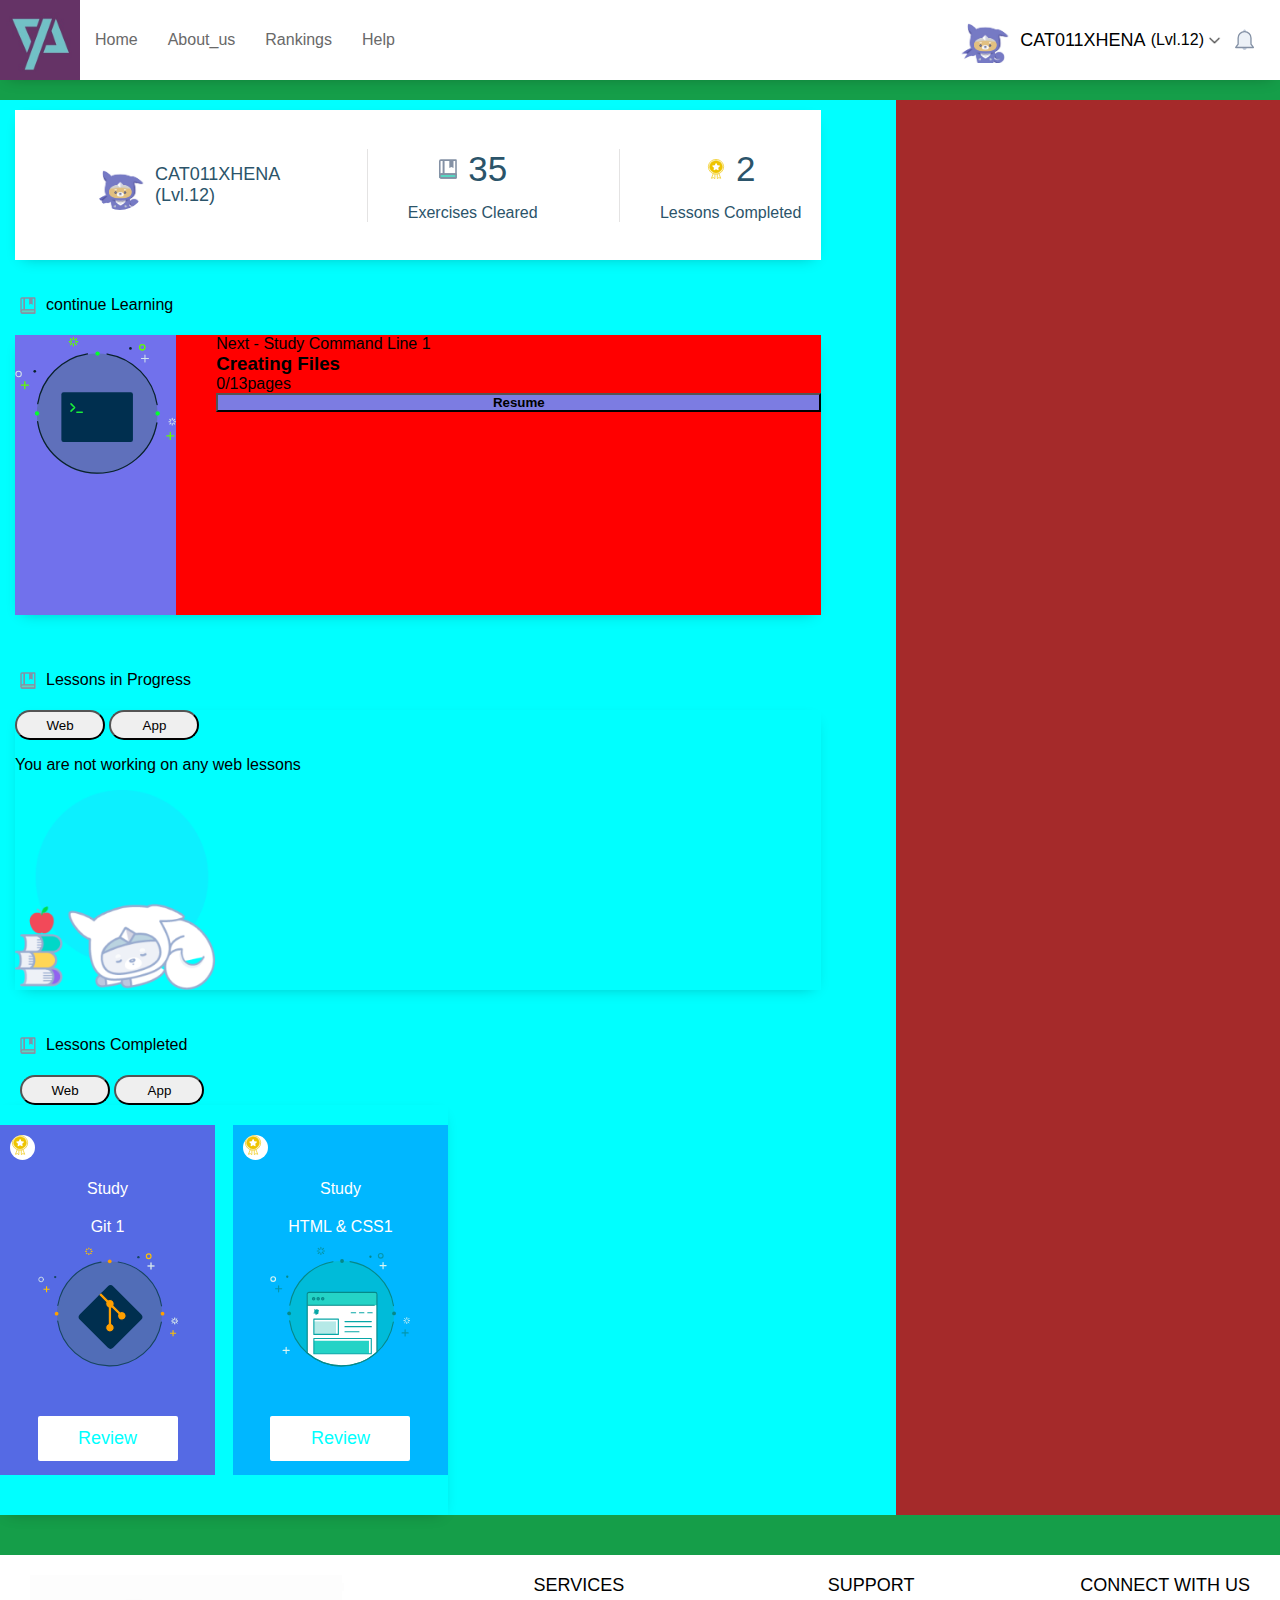
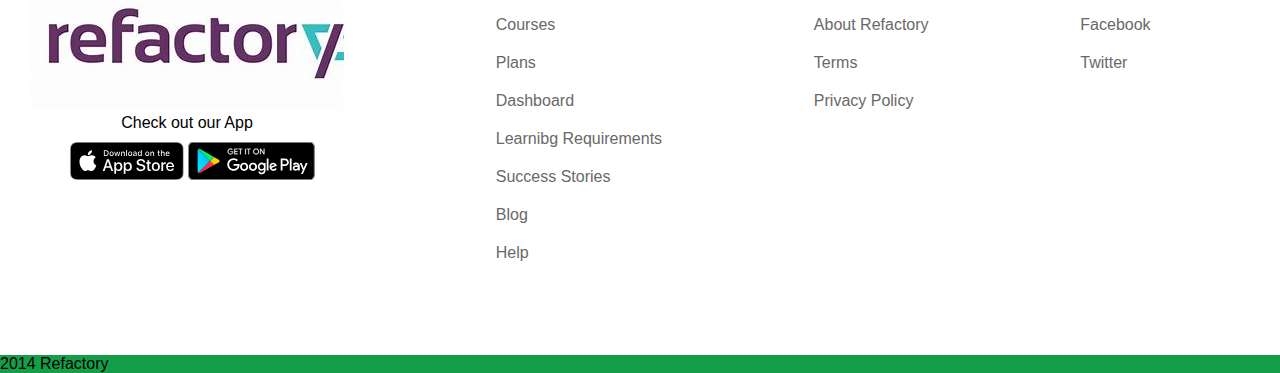
==== commit 9e55e807: "color" ====
--- a/index.html
+++ b/index.html
@@ -1,182 +1,144 @@
 <!DOCTYPE html>
 <html lang="en">
-	<head>
-		<meta charset="UTF-8" />
-		<meta http-equiv="X-UA-Compatible" content="IE=edge" />
-		<meta name="viewport" content="width=device-width, initial-scale=1.0" />
-		<title>My First Project</title>
-		<link rel="stylesheet" href="CSS/index.css" />
-	</head>
-	<body>
-		<nav>
-			<div class="nav-left">
-				<img
-					src="Images/Refactory-logo.jpg"
-					class="nav-logo"
-					alt="Refactory-logo"
-					width="80px"
-					height="80px"
-				/>
-				<ul class="nav-list">
-					<li><a href="courses.html">Courses</a></li>
-					<li><a href="slidelibrary.html">Slider Library</a></li>
-					<li><a href="rankings.html">Rankings</a></li>
-					<li><a href="help.html">Help</a></li>
-				</ul>
-			</div>
+  <head>
+    <meta charset="UTF-8" />
+    <meta http-equiv="X-UA-Compatible" content="IE=edge" />
+    <meta name="viewport" content="width=device-width, initial-scale=1.0" />
+    <title>My First Project</title>
+    <link rel="stylesheet" href="CSS/index.css" />
+  </head>
+  <body>
+    <nav>
+      <div class="nav-left">
+        <img
+          src="Images/Refactory-logo.jpg"
+          class="nav-logo"
+          alt="Refactory-logo"
+          width="80px"
+          height="80px"
+        />
+        <ul class="nav-list">
+          <li><a href="courses.html">Home</a></li>
+          <li><a href="slidelibrary.html">About_us</a></li>
+          <li><a href="rankings.html">Rankings</a></li>
+          <li><a href="help.html">Help</a></li>
+        </ul>
+      </div>
 
-			<div class="nav-right student-profile">
-				<div class="profile-pic">
-					<img
-						src="Images/Profile-Image.jpg"
-						alt="Profile Image"
-						width="50"
-						height="50"
-					/>
-				</div>
-				<div class="profile-name">
-					<p class="username">CAT011XHENA</p>
-					<p class="user-level">(Lvl.12)</p>
-					<img
-						src="Images/down-arrow.png"
-						alt="Dropdown Arrow"
-						width="15px"
-						height="15px"
-					/>
-				</div>
-				<img
-					src="Images/Notifications.svg"
-					class="notifications"
-					alt="Notifications Bell"
-				/>
-			</div>
-		</nav>
-		<main>
-			<div class="main-container">
-				<div class="left-container">
-					<div class="left-container student-progress">
-						<div class="user-profile">
-							<img
-								src="Images/Profile-Image.jpg"
-								alt="Profile-Image"
-								width="50"
-								height="50"
-							/>
-							<p class="username">CAT011XHENA <br />(Lvl.12)</p>
-						</div>
-						<div class="exercises-cleared">
-							<div class="box1">
-								<img
-									src="Images/Exercise-Cleared.svg"
-									alt="Book"
-									width="20px"
-									height="20px"
-								/>
-								<p>35</p>
-							</div>
-							<div class="box2"><p>Exercises Cleared</p></div>
-						</div>
-						<div class="lessons-completed1">
-							<div class="box1">
-								<img
-									src="Images/Lessons-Completed.svg"
-									alt="Medal"
-									width="20px"
-									height="20px"
-								/>
-								<p>2</p>
-							</div>
-							<div class="box2"><p>Lessons Completed</p></div>
-						</div>
-					</div>
-					<div class="heading">
-						<img src="Images/Exercise-Cleared.svg" alt="Book" />
-						<p>continue Learning</p>
-					</div>
-					<div class="left-container continue-learning">
-						<div class="image-box">
-							<img src="Images/Continue_learning.svg" alt="Blue Box" />
-						</div>
-						<div class="text-box">
-							<p class="next">Next - Study Command Line 1</p>
-							<h3 class="create">Creating Files</h3>
-							<p class="page-number">0/13pages</p>
-							<button type="button">Resume</button>
-						</div>
-					</div>
-					<div class="heading">
-						<img src="Images/Exercise-Cleared.svg" alt="Book" />
-						<p>Lessons in Progress</p>
-					</div>
-					<div class="left-container in-progress">
-						<div class="button">
-							<button type="button">Web</button>
-							<button type="button">App</button>
-						</div>
-						<p class="answer">You are not working on any web lessons</p>
-						<img src="Images/NotAnyWebLesson.png" alt="#" width="200" height="200" />
-					</div>
-					<div class="heading">
-						<img src="Images/Exercise-Cleared.svg" alt="Book" />
-						<p>Lessons Completed</p>
-					</div>
-					<div class="button-up">
-						<button type="button">Web</button>
-						<button type="button">App</button>
-					</div>
-					<div class="left-container lessons-completed">
-						<div class="git-html">
-							<div class="git">
-								<div class="medal">
-									<img
-										src="/Images/Lessons-Completed.svg"
-										alt="Medal"
-										width="20px"
-										height="20px"
-									/>
-								</div>
-								<p class="study">Study</p>
-								<p class="lesson">Git 1</p>
-								<div class="logos">
-									<img
-										src="Images/Git.svg"
-										alt="Git Logo"
-										width="140px"
-										height="140px"
-									/>
-								</div>
-								<div class="button-git">
-									<button type="button">Review</button>
-								</div>
-							</div>
-							<div class="html-css">
-								<div class="medal">
-									<img
-										src="/Images/Lessons-Completed.svg"
-										alt="Medal"
-										width="20px"
-										height="20px"
-									/>
-								</div>
-								<p class="study">Study</p>
-								<p class="lesson">HTML & CSS1</p>
-								<div class="logos">
-									<img
-										src="Images/HTML_CSS.svg"
-										alt="Git Logo"
-										width="140px"
-										height="140px"
-									/>
-								</div>
-								<div class="button-git">
-									<button type="button">Review</button>
-								</div>
-							</div>
-						</div>
-					</div>
-				</div>
-				<div class="right-container">
-					<!-- <div class="right-container calender">
+      <div class="nav-right student-profile">
+        <div class="profile-pic">
+        <img src="Images/Profile-Image.jpg"alt="Profile Image" width="50" height="50">
+        </div>
+        <div class="profile-name">
+          <p class="username">CAT011XHENA</p>
+          <p class="user-level">(Lvl.12)</p>
+          <img
+            src="Images/down-arrow.png"
+            alt="Dropdown Arrow"
+            width="15px"
+            height="15px"
+          />
+        </div>
+        <img
+          src="Images/Notifications.svg"
+          class="notifications"
+          alt="Notifications Bell"
+        />
+      </div>
+    </nav>
+    <main>
+        <div class="main-container">
+          <div class="left-container">
+            <div class="left-container student-progress">
+                <div class="user-profile">
+                <img src="Images/Profile-Image.jpg" alt="Profile-Image" width="50" height="50">
+                <p class="username">CAT011XHENA <br>(Lvl.12)</p>
+                </div>
+                <div class="exercises-cleared">
+                    <div class="box1">
+                    <img src="Images/Exercise-Cleared.svg" alt="Book" width="20px" height="20px">
+                    <p>35</p>
+                    </div>
+                    <div class="box2"><p>Exercises Cleared</p></div>
+                </div>
+                <div class="lessons-completed1">
+                    <div class="box1">
+                    <img src="Images/Lessons-Completed.svg" alt="Medal" width="20px" height="20px">
+                    <p>2</p>
+                    </div>
+                    <div class="box2"><p>Lessons Completed</p></div>
+                </div>
+            </div>
+            <div class="heading">
+                <img src="Images/Exercise-Cleared.svg" alt="Book">
+                <p>continue Learning</p>
+            </div>
+            <div class="left-container continue-learning">
+                <div class="image-box">
+                        <img src="Images/Continue_learning.svg" alt="Blue Box">
+                    </div>
+                    <div class="text-box">
+                        <p class="next">Next - Study Command Line 1</p>
+                        <h3 class="create">Creating Files</h3>
+                        <p class="page-number">0/13pages</p>
+                        <button type="button">Resume</button>
+                    </div>
+            </div>
+            <div class="heading">
+                <img src="Images/Exercise-Cleared.svg" alt="Book">
+                <p>Lessons in Progress</p>
+            </div>
+            <div class="left-container in-progress">
+                <div class="button">
+                <button type="button">Web</button>
+                <button type="button">App</button> 
+                </div>   
+                <p class="answer">You are not working on any web lessons</p>
+                <img src="Images/NotAnyWebLesson.png" alt="#" width="200" height="200">
+            </div>
+            <div class="heading">
+                <img src="Images/Exercise-Cleared.svg" alt="Book">
+                <p>Lessons Completed</p>
+            </div>
+            <div class="button-up">
+                <button type="button">Web</button>
+                <button type="button">App</button> 
+                </div> 
+            <div class="left-container lessons-completed"> 
+                
+                    <div class="git-html">
+                        <div class="git">
+                        <div class="medal">
+                            <img src="/Images/Lessons-Completed.svg" alt="Medal" width="20px" height="20px">
+                        </div>
+                        <p class="study">Study</p>
+                        <p class="lesson">Git 1</p>
+                        <div class="logos">
+                        <img src="Images/Git.svg" alt="Git Logo" width="140px" height="140px">
+                        </div>
+                        <div class="button-git">
+                            <button type="button">Review</button>
+                        </div>    
+                        </div>
+                        <div class="html-css">
+                            <div class="medal">
+                                <img src="/Images/Lessons-Completed.svg" alt="Medal" width="20px" height="20px">
+                            </div>
+                            <p class="study">Study</p>
+                            <p class="lesson">HTML & CSS1</p>
+                            <div class="logos">
+                            <img src="Images/HTML_CSS.svg" alt="Git Logo" width="140px" height="140px">
+                            </div>
+                            <div class="button-git">
+                                <button type="button">Review</button>
+                            </div>
+                    </div>
+                 </div>   
+            </div>
+
+          </div> 
+          <div class="right-container">
+            <!-- <div class="right-container calender">
                 <div class="month">
                     <ul>
                         <li class="prev"></li>
@@ -185,55 +147,56 @@
                     </ul>
                 </div>
             </div> -->
-					<div class="right-container photo-wrapper">
-						<!-- <img src="Images/HTML_CSS.svg" alt=""> -->
-					</div>
-				</div>
-			</div>
-		</main>
-		<footer>
-			<div class="footer">
-				<div class="refactory">
-					<div class="logo">
-						<img src="Images/Refactory-logo2.jpg" alt="Refactory" />
-					</div>
-					<p class="where">Check out our App</p>
-					<div class="download">
-						<img src="Images/AppStore_logo.svg" alt="App Store" />
-						<img src="Images/GooglePlay-Logo.svg" alt="Google Play" />
-					</div>
-				</div>
-				<div class="pad services">
-					<h2>SERVICES</h2>
-					<ul>
-						<li><a href="">Courses</a></li>
-						<li><a href="">Plans</a></li>
-						<li><a href="">Dashboard</a></li>
-						<li><a href="">Learnibg Requirements</a></li>
-						<li><a href="">Success Stories</a></li>
-						<li><a href="">Blog</a></li>
-						<li><a href="">Help</a></li>
-					</ul>
-				</div>
-				<div class="pad support">
-					<h2>SUPPORT</h2>
-					<ul>
-						<li><a href="">About Refactory</a></li>
-						<li><a href="">Terms</a></li>
-						<li><a href="">Privacy Policy</a></li>
-					</ul>
-				</div>
-				<div class="pad connect">
-					<h2>CONNECT WITH US</h2>
-					<ul>
-						<li><a href="">Facebook</a></li>
-						<li><a href="">Twitter</a></li>
-					</ul>
-				</div>
-			</div>
-		</footer>
-		<div class="copy-right">
-			<p class="copy-right">2014 Refactory</p>
-		</div>
-	</body>
+            <div class="right-container photo-wrapper">
+                <!-- <img src="Images/HTML_CSS.svg" alt=""> -->
+            </div>
+          </div> 
+
+        </div>
+    </main>
+    <footer>
+        <div class="footer">
+        <div class="refactory">
+            <div class="logo">
+                <img src="Images/Refactory-logo2.jpg" alt="Refactory">
+            </div>
+            <p class="where">Check out our App</p>
+            <div class="download">
+               <img src="Images/AppStore_logo.svg" alt="App Store"> 
+               <img src="Images/GooglePlay-Logo.svg" alt="Google Play">
+            </div>
+        </div>
+        <div class="pad services">
+            <h2>SERVICES</h2>
+            <ul>
+                <li><a href="">Courses</a></li>
+                <li><a href="">Plans</a></li>
+                <li><a href="">Dashboard</a></li>
+                <li><a href="">Learnibg Requirements</a></li>
+                <li><a href="">Success Stories</a></li>
+                <li><a href="">Blog</a></li>
+                <li><a href="">Help</a></li>
+            </ul>
+        </div>
+        <div class="pad support">
+            <h2>SUPPORT</h2>
+            <ul>
+                <li><a href="">About Refactory</a></li>
+                <li><a href="">Terms</a></li>
+                <li><a href="">Privacy Policy</a></li>
+            </ul>
+        </div>
+        <div class="pad connect">
+            <h2>CONNECT WITH US</h2>
+            <ul>
+                <li><a href="">Facebook</a></li>
+                <li><a href="">Twitter</a></li>
+            </ul>
+        </div>
+        </div>
+    </footer>
+    <div class="copy-right">
+        <p class="copy-right">2014 Refactory</p>
+    </div>
+  </body>
 </html>
--- a/CSS/index.css
+++ b/CSS/index.css
@@ -1,188 +1,190 @@
+
 * {
-	margin: 0;
-	padding: 0;
-	box-sizing: border-box;
-}
+    margin: 0;
+    padding: 0;
+    box-sizing: border-box;
+  }
 body {
-	background-color: aliceblue;
-	font-family: sans-serif;
-}
-
-li {
-	list-style: none;
-}
-a {
-	text-decoration: none;
-}
-a:hover {
-	color: rgb(92, 16, 16);
-}
-/* NAV SETTINGS */
-nav {
-	background-color: white;
-	display: flex;
-	flex-direction: row;
-	align-items: center;
-	justify-content: space-between;
-	box-shadow: 0 5px 15px -8px rgba(0, 0, 0, 0.3);
-	margin-bottom: 20px;
-	width: 100%;
-	/* position: fixed;
+    background-color: rgb(21, 158, 73); 
+    font-family: sans-serif;
+}
+  
+  li {
+    list-style: none;
+  }
+  a {
+    text-decoration: none;
+  }
+  a:hover{
+    color:rgb(92, 16, 16)
+  }
+  /* NAV SETTINGS */
+  nav {
+    background-color: white;
+    display: flex;
+    flex-direction: row;
+    align-items: center;
+    justify-content: space-between;
+    box-shadow: 0 5px 15px -8px rgba(0, 0, 0, 0.3);
+    margin-bottom: 20px;
+    width: 100%;
+    /* position: fixed;
     top: 0%; */
-}
-.nav-list li a:hover {
-	background-color: rgba(133, 170, 190, 0.807);
-	padding: 5px 10px;
-	cursor: pointer;
-	color: #2b546a;
-	border-radius: 10px;
-}
-.nav-left,
-.nav-right,
-.nav-list,
-.profile-name {
-	display: flex;
-	flex-direction: row;
-	align-items: center;
-}
-
-.nav-list li {
-	margin: 0 15px;
-}
-
-.nav-list li a {
-	color: dimgrey;
-	transition: 0.4s;
-}
-
-.student-profile {
-	padding: 0 15px;
-}
-
-.profile-name {
-	display: flex;
-	align-items: center;
-}
-
-.username {
-	font-size: 18px;
-	font-weight: 500;
-	margin-left: 10px;
-	margin-right: 5px;
-}
-
-.user-level {
-	font-size: 16px;
-	font-weight: 500;
-}
-
-.profile-name img {
-	margin: 0 3px;
-	border-radius: 50%;
-	overflow: hidden;
-}
-
-.notifications {
-	width: 20px;
-	margin: 0 10px;
-}
-/* MAIN LEFT CONTAINER SETTINGS */
-.main-container {
-	/* top: 20%; */
-	background-color: brown;
-	/* position: fixed; */
-}
-.left-container {
-	background-color: aqua;
-	width: 70%;
-	height: fit-content;
-	display: flex;
-	flex-direction: column;
-	justify-content: space-between;
-}
-.student-progress {
-	background-color: white;
-	display: flex;
-	flex-direction: row;
-	justify-content: space-between;
-	align-items: center;
-	width: 90%;
-	height: 150px;
-	/* margin-bottom: 20px; */
-	margin: 10px 15px;
-	padding-left: 20px;
-	box-shadow: 0 5px 15px -8px rgba(0, 0, 0, 0.3);
-	color: #2b546a;
-}
-.user-profile {
-	display: flex;
-	flex-direction: row;
-	align-items: center;
-	padding-left: 40px;
-	margin: 0 20px;
-}
-.user-profile img {
-	border-radius: 50%;
-	overflow: hidden;
-}
-.exercises-cleared {
-	display: flex;
-	flex-direction: column;
-	align-items: center;
-	padding-left: 40px;
-	margin: 0 20px;
-	border-left: 1px solid rgba(167, 165, 165, 0.308);
-}
-.box1 {
-	display: flex;
-	flex-direction: row;
-	margin-bottom: 15px;
-	align-items: center;
-}
-.box2 {
-	text-align: center;
-	font-size: medium;
-}
-.box1 p {
-	font-size: 35px;
-	padding-left: 10px;
-}
+    
+  }
+  .nav-list li a:hover {
+    background-color: rgba(133, 170, 190, 0.807);
+    padding: 5px 10px;
+    cursor: pointer;
+    color: #2b546a;
+    border-radius: 10px;
+  }
+  .nav-left,
+  .nav-right,
+  .nav-list,
+  .profile-name {
+    display: flex;
+    flex-direction: row;
+    align-items: center;
+  }
+  
+  .nav-list li {
+    margin: 0 15px;
+  }
+  
+  .nav-list li a {
+    color: dimgrey;
+    transition: 0.4s;
+  }
+  
+  .student-profile {
+    padding: 0 15px;
+  }
+  
+  .profile-name {
+    display: flex;
+    align-items: center;
+  }
+  
+  .username {
+    font-size: 18px;
+    font-weight: 500;
+    margin-left: 10px;
+    margin-right: 5px;
+  }
+  
+  .user-level {
+    font-size: 16px;
+    font-weight: 500;
+  }
+  
+  .profile-name img {
+    margin: 0 3px;
+    border-radius: 50%;
+    overflow: hidden;
+  }
+  
+  .notifications {
+    width: 20px;
+    margin: 0 10px;
+  }
+  /* MAIN LEFT CONTAINER SETTINGS */
+  .main-container {
+    /* top: 20%; */
+    background-color: brown;
+    /* position: fixed; */
+  }
+  .left-container {
+    background-color: aqua;
+    width: 70%;
+    height: fit-content;
+    display: flex;
+    flex-direction: column;
+    justify-content: space-between;
+  }
+  .student-progress {
+    background-color: white;
+    display: flex;
+    flex-direction: row;
+    justify-content: space-between;
+    align-items: center;
+    width: 90%;
+    height: 150px;
+    /* margin-bottom: 20px; */
+    margin: 10px 15px;
+    padding-left: 20px;
+    box-shadow: 0 5px 15px -8px rgba(0, 0, 0, 0.3);
+    color: #2b546a;
+  }
+  .user-profile { 
+    display: flex;
+    flex-direction: row;
+    align-items: center;
+    padding-left: 40px;
+    margin: 0 20px;
+  }
+  .user-profile img{
+    border-radius: 50%;
+    overflow: hidden;
+  }
+  .exercises-cleared {
+    display: flex;
+    flex-direction: column;
+    align-items: center;
+    padding-left: 40px;
+    margin: 0 20px; 
+    border-left: 1px solid rgba(167, 165, 165, 0.308);
+}
+  .box1 {
+    display: flex;
+    flex-direction: row;
+    margin-bottom: 15px;
+    align-items: center;
+  }
+  .box2 {
+    text-align: center;
+    font-size: medium;
+  }
+  .box1 p {
+    font-size: 35px;
+    padding-left: 10px;
+  }
 .lessons-completed1 {
-	display: flex;
-	flex-direction: column;
-	align-items: center;
-	padding-left: 40px;
-	margin: 0 20px;
-	border-left: 1px solid rgba(167, 165, 165, 0.308);
+    display: flex;
+    flex-direction: column;
+    align-items: center;
+    padding-left: 40px;
+    margin: 0 20px;
+    border-left: 1px solid rgba(167, 165, 165, 0.308);
 }
 /* LEFT CONTAINER CONTINUE LEARNING SETTINGS */
 .heading {
-	display: flex;
-	flex-direction: row;
-	font-weight: 200;
-	font-size: medium;
-	width: 90%;
-	height: 40px;
-	/* background-color: blue; */
-	align-items: center;
-	padding-left: 20px;
-	margin-top: 15px;
-	margin-bottom: 10px;
+    display: flex;
+    flex-direction: row;
+    font-weight: 200;
+    font-size: medium;
+    width: 90%;
+    height: 40px;
+    /* background-color: blue; */
+    align-items: center;
+    padding-left: 20px;
+    margin-top: 15px;
+    margin-bottom: 10px;
 }
 .heading p {
-	padding-left: 10px;
+    padding-left: 10px;
 }
 .continue-learning {
-	background-color: white;
-	display: flex;
-	flex-direction: row;
-	justify-content: center;
-	align-items: center;
-	width: 90%;
-	height: 280px;
-	margin-left: 15px;
-	margin-bottom: 30px;
-	box-shadow: 0 5px 15px -8px rgba(0, 0, 0, 0.3);
+    background-color: white;
+    display: flex;
+    flex-direction: row;
+    justify-content: center;
+    align-items: center;
+    width: 90%;
+    height: 280px;
+    margin-left: 15px;
+    margin-bottom: 30px;
+    box-shadow: 0 5px 15px -8px rgba(0, 0, 0, 0.3);
 }
 /* .image-box, .text-box {
     display: flex;
@@ -190,187 +192,192 @@
     align-items: center;
 } */
 .image-box {
-	background-color: rgb(113, 113, 236);
-	height: 280px;
-	width: 20%;
-	justify-content: center;
-	/* align-items: center; */
+    background-color: rgb(113, 113, 236);
+    height: 280px;
+    width: 20%;
+    justify-content: center;
+    /* align-items: center; */
+    
+    
+    
 }
 .text-box {
-	background-color: red;
-	display: flex;
-	flex-direction: column;
-	/* justify-content: center; */
-	/* align-items: center; */
-	width: 80%;
-	height: 280px;
-	padding-left: 40px;
+    background-color: red;
+    display: flex;
+    flex-direction: column;
+    /* justify-content: center; */
+    /* align-items: center; */
+    width: 80%;
+    height: 280px;
+    padding-left: 40px ;
 }
 .continue-learning button {
-	font-weight: bold;
-	background-color: rgb(124, 124, 226);
+    font-weight: bold;
+    background-color: rgb(124, 124, 226);
 }
 .in-progress {
-	/* background-color: aqua; */
-	display: flex;
-	flex-direction: column;
-	justify-content: space-between;
-	/* align-items: center; */
-	width: 90%;
-	height: 280px;
-	margin-left: 15px;
-	margin-bottom: 20px;
-	box-shadow: 0 5px 15px -8px rgba(0, 0, 0, 0.3);
+    /* background-color: aqua; */
+    display: flex;
+    flex-direction: column;
+    justify-content: space-between;
+    /* align-items: center; */
+    width: 90%;
+    height: 280px;
+    margin-left: 15px;
+    margin-bottom: 20px;
+    box-shadow: 0 5px 15px -8px rgba(0, 0, 0, 0.3);
+
 }
 .in-progress button {
-	border-radius: 15px;
-	height: 30px;
-	width: 90px;
+    border-radius: 15px;
+    height: 30px;
+    width: 90px;
 }
 .in-progress button:hover {
-	background-color: rgba(133, 170, 190, 0.807);
+    background-color: rgba(133, 170, 190, 0.807);
 }
 .in-progress button:active {
-	/* background-color: rgba(133, 170, 190, 0.807); */
-	background-color: blueviolet;
+    /* background-color: rgba(133, 170, 190, 0.807); */
+    background-color: blueviolet;
 }
 .lessons-completed {
-	/* background-color: aqua; */
-	width: 50%;
-	display: flex;
-	flex-direction: column;
-	box-shadow: 0 5px 15px -8px rgba(0, 0, 0, 0.3);
+    /* background-color: aqua; */
+    width: 50%;
+    display: flex;
+    flex-direction: column;
+    box-shadow: 0 5px 15px -8px rgba(0, 0, 0, 0.3);;
 }
 .button-up button {
-	/* background-color: blue; */
-	border-radius: 15px;
-	height: 30px;
-	width: 90px;
+    /* background-color: blue; */
+    border-radius: 15px;
+    height: 30px;
+    width: 90px;
 }
 .button-up {
-	/* background-color: brown; */
-	padding-left: 20px;
-	/* float: left; */
-	/* justify-content: left; */
-}
-.button-up button:hover {
-	background-color: rgba(133, 170, 190, 0.807);
+    /* background-color: brown; */
+    padding-left: 20px;
+    /* float: left; */
+    /* justify-content: left; */
+}
+.button-up button:hover{
+    background-color: rgba(133, 170, 190, 0.807);
 }
 .button-up button:active {
-	background-color: rgba(133, 170, 190, 0.807);
-}
-.git-html {
-	/* background-color: aqua; */
-	width: 100%;
-	height: 350px;
-	display: flex;
-	flex-direction: row;
-	align-items: center;
-	justify-content: center;
-	margin-top: 20px;
-	margin-bottom: 40px;
-	/* padding: 0 40px; */
+    background-color: rgba(133, 170, 190, 0.807);
+}
+.git-html{
+    /* background-color: aqua; */
+    width: 100%;
+    height: 350px;
+    display: flex;
+    flex-direction: row;
+    align-items: center;
+    justify-content: center;
+    margin-top: 20px;
+    margin-bottom: 40px;
+    /* padding: 0 40px; */
 }
 .git {
-	background-color: rgb(85, 106, 228);
-	width: 48%;
-	min-height: 350px;
-	margin-right: 2%;
-	padding: 10px;
+    background-color: rgb(85, 106, 228);
+    width: 48%;
+    min-height: 350px;
+    margin-right: 2%;
+    padding: 10px;
 }
 .html-css {
-	background-color: rgb(0, 183, 255);
-	width: 48%;
-	min-height: 350px;
-	margin-left: 2%;
-	padding: 10px;
-}
-.study,
-.lesson {
-	text-align: center;
-	color: white;
-	padding-top: 20px;
+    background-color: rgb(0, 183, 255);
+    width: 48%;
+    min-height: 350px;
+    margin-left: 2%;
+    padding: 10px;
+}
+.study, .lesson {
+    text-align: center;
+    color: white;
+    padding-top: 20px;
+
 }
 .medal {
-	background-color: white;
-	border-radius: 50%;
-	overflow: hidden;
-	height: 25px;
-	width: 25px;
+    background-color: white;
+    border-radius: 50%;
+    overflow: hidden;
+    height: 25px;
+    width: 25px;
 }
 .logos {
-	display: flex;
-	/* background-color: blueviolet; */
-	align-items: center;
-	width: 100%;
-	justify-content: center;
-	margin-bottom: 40px;
+    display: flex;
+    /* background-color: blueviolet; */
+    align-items: center;
+    width: 100%;
+    justify-content: center;
+    margin-bottom: 40px;
 }
 .button-git {
-	/* background-color: rgb(64, 64, 233); */
-	display: flex;
-	/* background-color: blueviolet; */
-	align-items: center;
-	width: 100%;
-	/* min-height: 30px; */
-	justify-content: center;
+    /* background-color: rgb(64, 64, 233); */
+    display: flex;
+    /* background-color: blueviolet; */
+    align-items: center;
+    width: 100%;
+    /* min-height: 30px; */
+    justify-content: center;
 }
 .button-git button {
-	background-color: white;
-	color: aqua;
-	min-width: 140px;
-	height: 45px;
-	font-size: 18px;
-	border: 1px solid transparent;
-	border-radius: 2px;
+    background-color: white;
+    color: aqua;
+    min-width: 140px;
+    height: 45px;
+    font-size: 18px;
+    border: 1px solid transparent;
+    border-radius: 2px;
 }
 .button-git button:hover {
-	background-color: rgb(15, 150, 150);
+    background-color: rgb(15, 150, 150);
 }
 /* FOOTER SETTINGS */
 .footer {
-	background-color: white;
-	width: 100%;
-	height: 400px;
-	margin-top: 40px;
-	padding-left: 30px;
-	padding-right: 30px;
-	padding-top: 20px;
-	display: flex;
-	flex-direction: row;
-	justify-content: space-between;
-}
-.footer h2 {
-	/* background-color: blue; */
-	display: flex;
-	flex-direction: column;
-	justify-content: space-between;
-	font-weight: 300;
-	font-size: large;
-	text-align: center;
+    background-color: white;
+    width: 100%;
+    height: 400px;
+    margin-top: 40px;
+    padding-left: 30px;
+    padding-right: 30px;
+    padding-top: 20px;
+    display: flex;
+    flex-direction: row;
+    justify-content: space-between;
+}
+.footer h2{
+    /* background-color: blue; */
+    display: flex;
+    flex-direction: column;
+    justify-content: space-between;
+    font-weight: 300;
+    font-size: large;
+    text-align: center;
 }
 .where {
-	text-align: center;
-	margin-bottom: 10px;
+  text-align: center;
+  margin-bottom: 10px;
 }
 .download {
-	padding-left: 40px;
-}
-.pad ul li a {
-	color: dimgrey;
+  padding-left: 40px;
+
+}
+.pad ul li a{
+    color: dimgrey;
 }
 .pad ul li a:hover {
-	color: aquamarine;
+    color: aquamarine;
 }
 .pad ul li {
-	margin-top: 20px;
+    margin-top: 20px;
 }
 /* RIGHT CONTAINER SETTINGS */
-.right-container {
-	background-color: aqua;
-	width: 30%;
-	height: fit-content;
-	display: flex;
-	flex-direction: column;
-	justify-content: space-between;
-}
+ .right-container {
+    background-color: aqua;
+    width: 30%;
+    height: fit-content;
+    display: flex;
+    flex-direction: column;
+    justify-content: space-between;
+ }